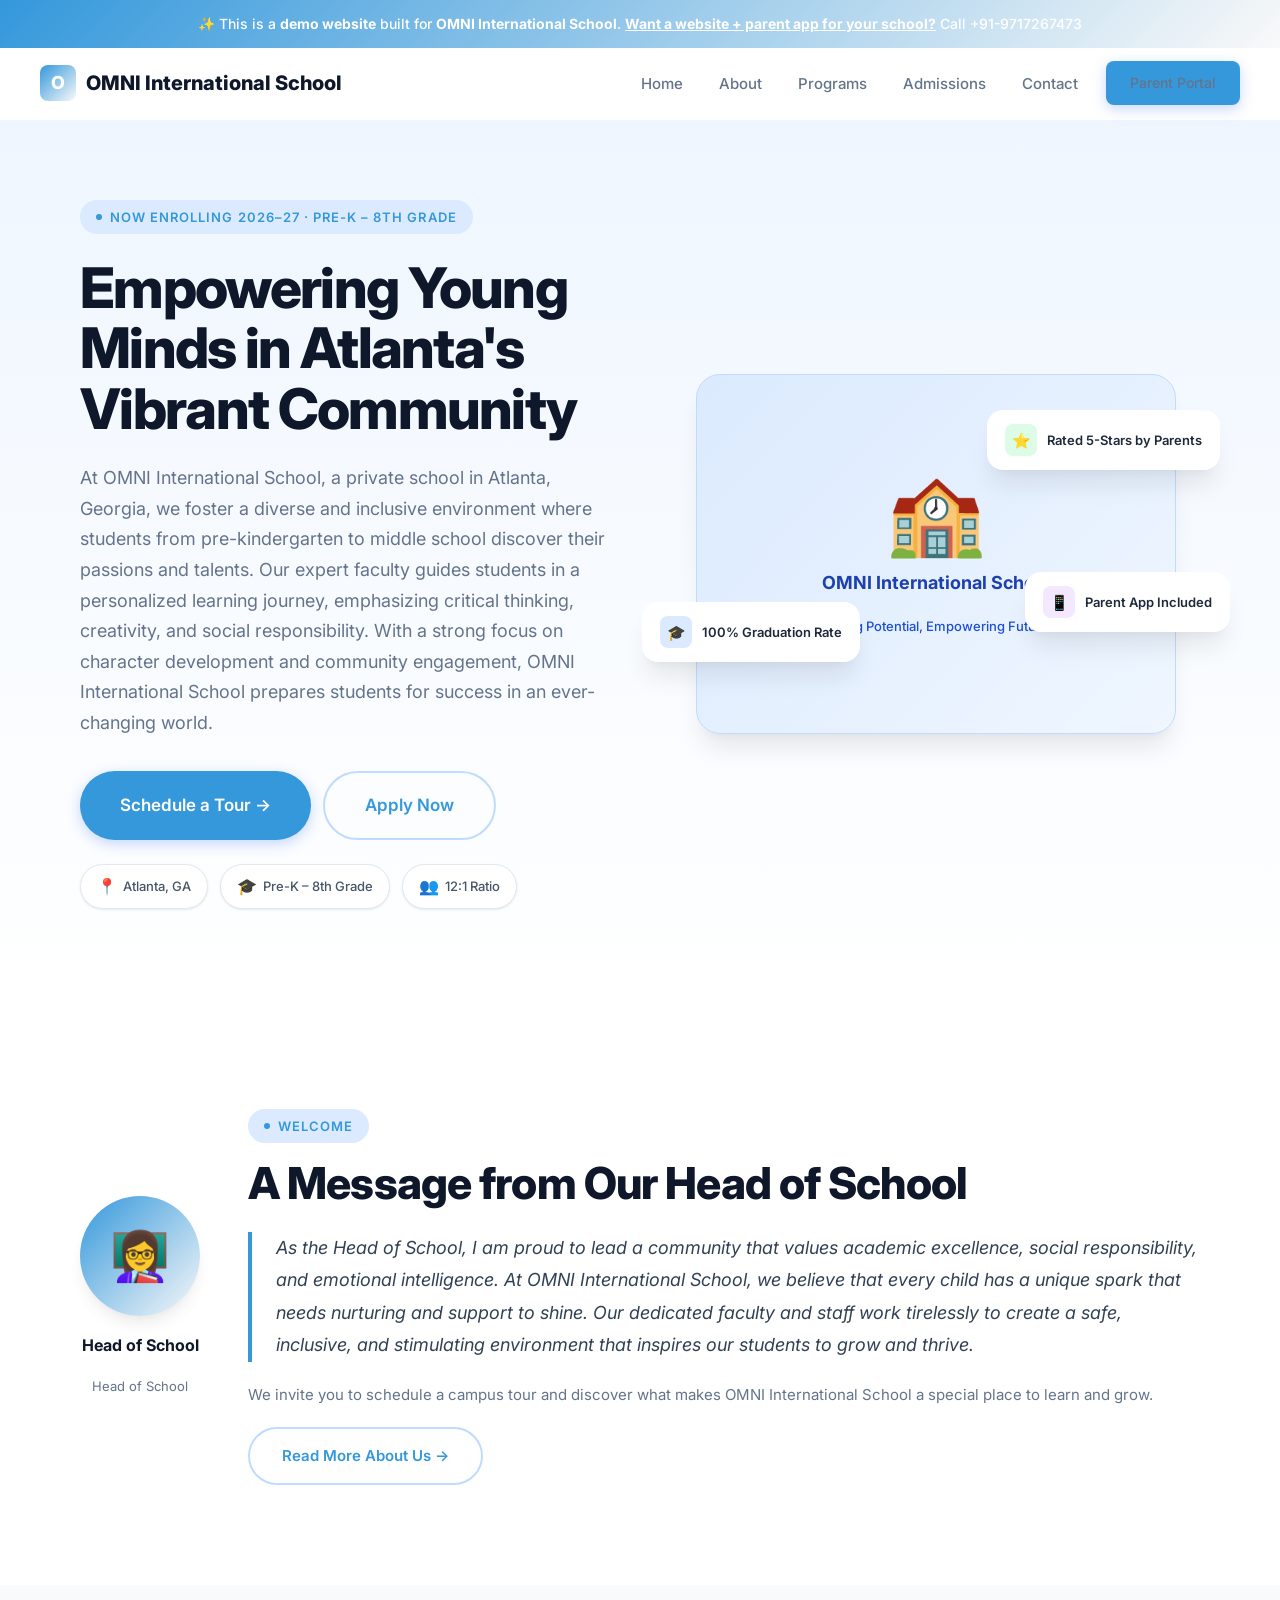
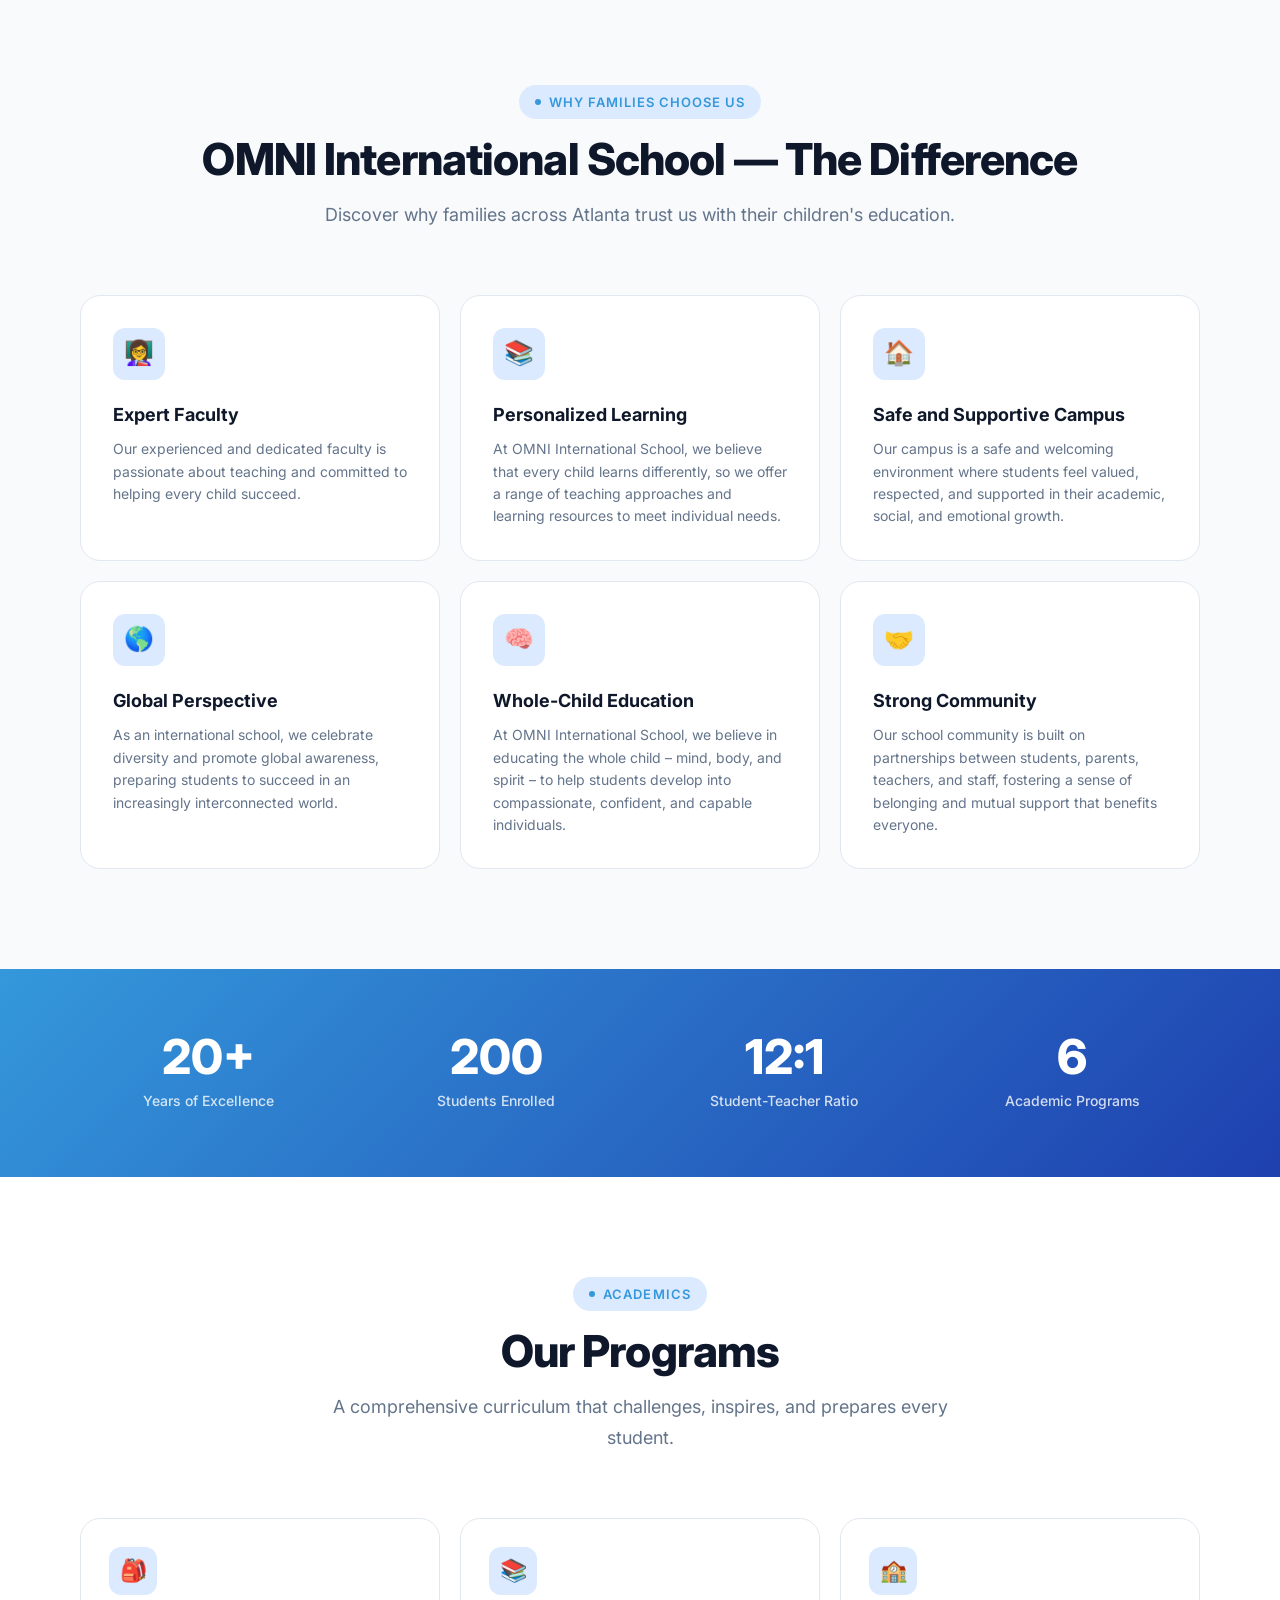
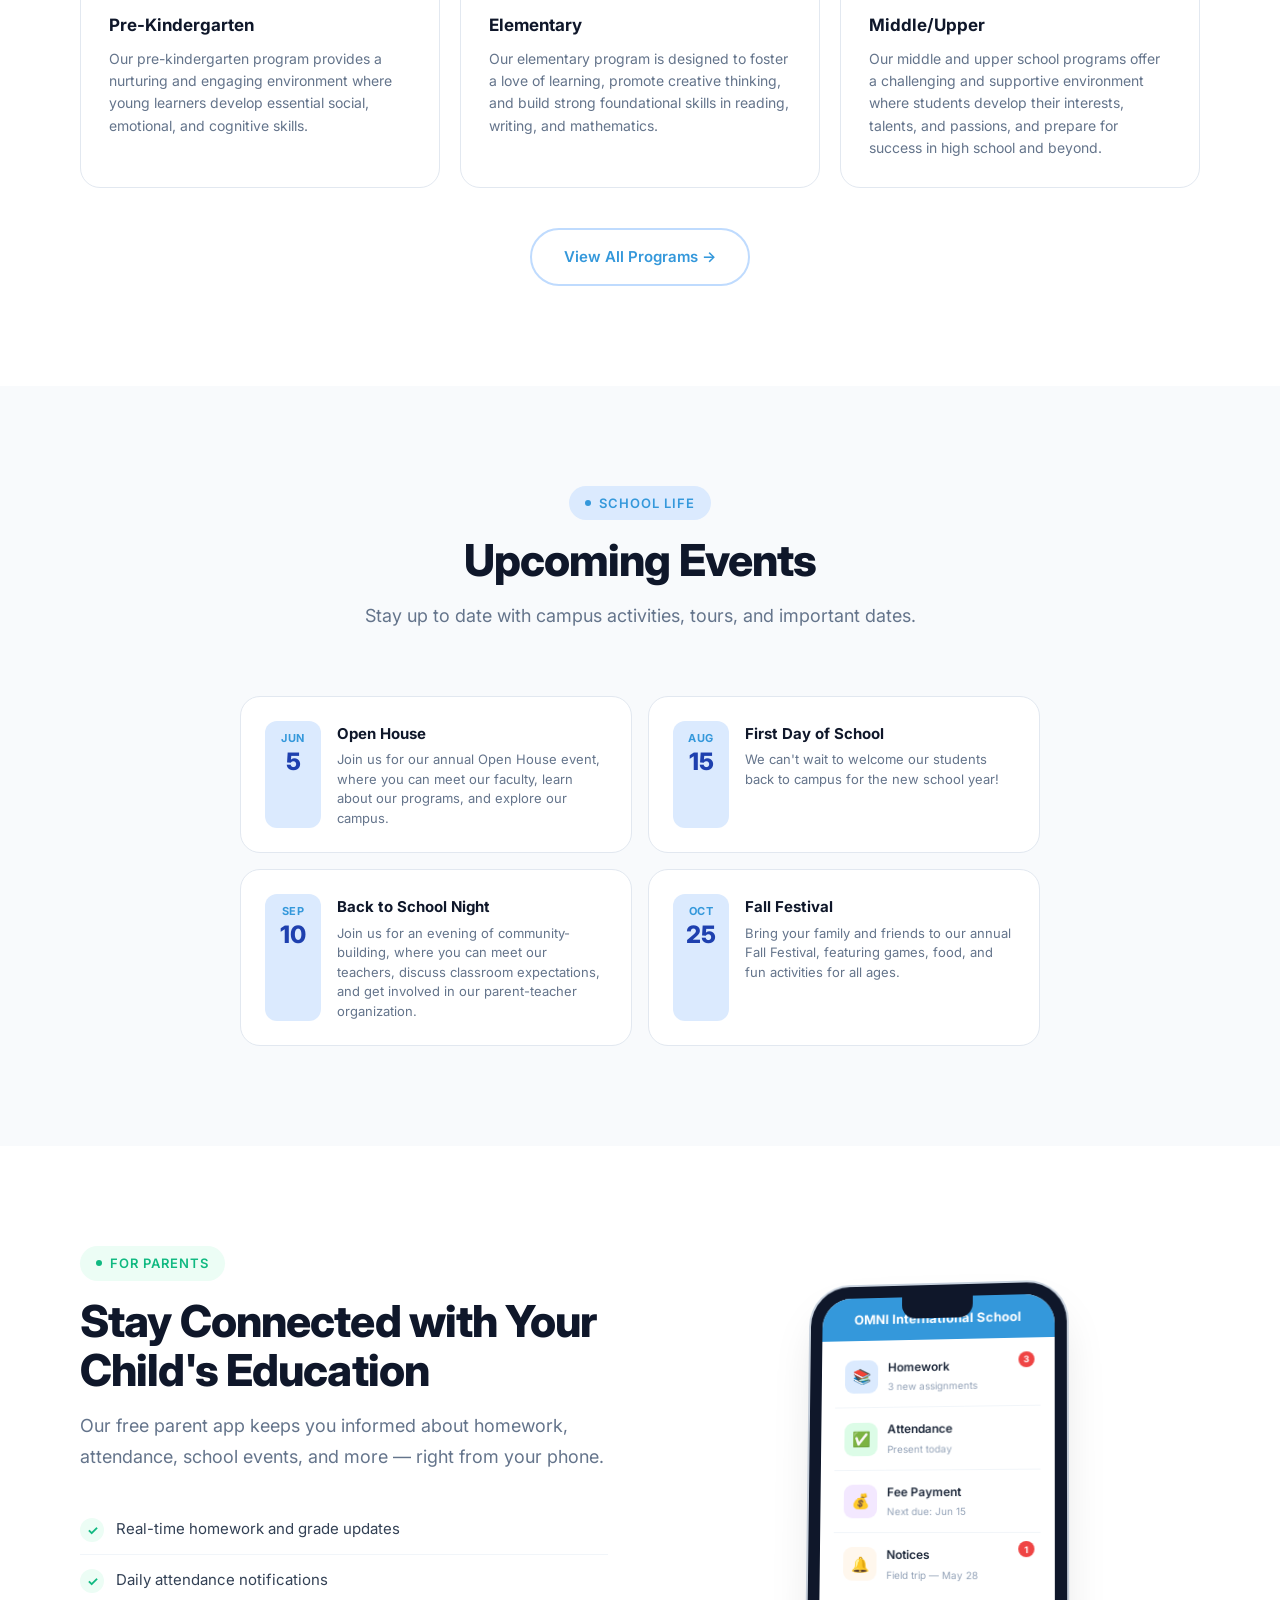
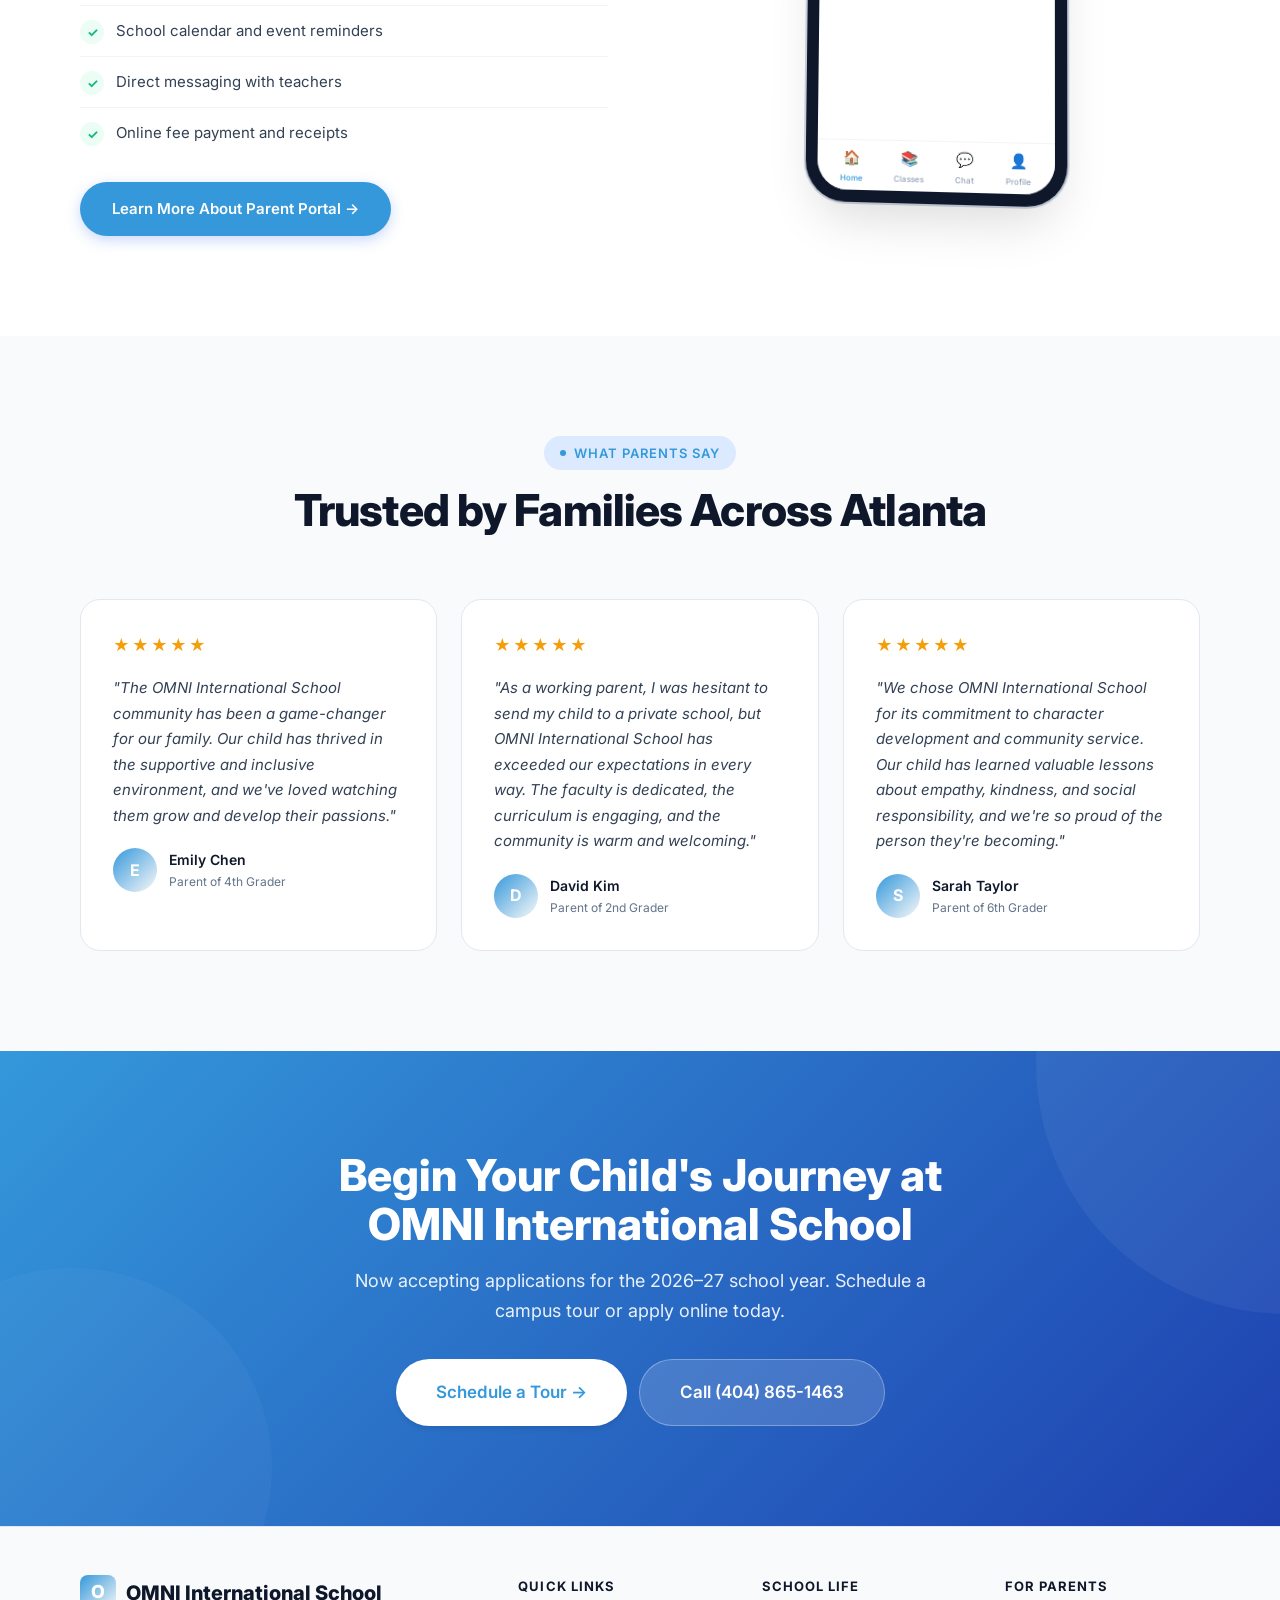
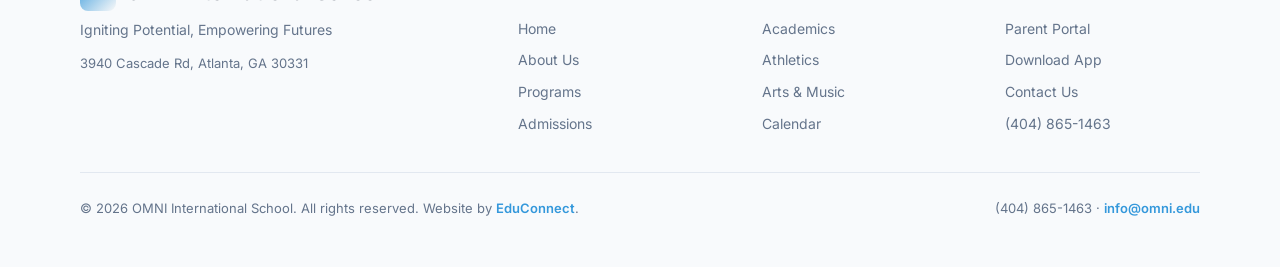
==== index.html @ db90e11e "Initial demo site for OMNI International School" ====
<!DOCTYPE html><html lang="en"><head>
  <meta charset="UTF-8"><meta name="viewport" content="width=device-width,initial-scale=1.0">
  <title>Home — OMNI International School</title>
  <meta name="description" content="Home — OMNI International School, a premier school in Atlanta, GA serving Pre-K – 8th Grade.">
  <meta property="og:title" content="Home — OMNI International School"><meta property="og:type" content="website">
  <link rel="preconnect" href="https://fonts.googleapis.com"><link rel="preconnect" href="https://fonts.gstatic.com" crossorigin>
  <link href="https://fonts.googleapis.com/css2?family=Inter:wght@400;500;600;700;800&display=swap" rel="stylesheet">
  <link rel="stylesheet" href="/styles.css"><script src="/main.js" defer></script>
</head><body><div class="demo-banner">
  ✨ This is a <strong>demo website</strong> built for <strong>OMNI International School</strong>.
  <a href="mailto:bhupender@myfirststepschool.com">Want a website + parent app for your school?</a> Call +91-9717267473
</div>
<nav class="navbar">
  <a href="/" class="logo"><span class="logo-icon">O</span>OMNI International School</a>
  <div class="nav-links">
    <a href="/">Home</a>
    <a href="/about.html">About</a>
    <a href="/programs.html">Programs</a>
    <a href="/admissions.html">Admissions</a>
    <a href="/contact.html">Contact</a>
    <a href="/parents.html" class="btn btn-primary" style="padding:10px 24px;font-size:14px">Parent Portal</a>
  </div>
  <button class="hamburger" aria-label="Toggle menu"><span></span><span></span><span></span></button>
</nav><main>
<section class="hero"><div class="container"><div class="hero-inner">
  <div class="hero-content">
    <div class="badge animate-on-scroll mb-6">Now Enrolling 2026–27 · Pre-K – 8th Grade</div>
    <h1 class="heading-xl animate-on-scroll mb-6">Empowering Young Minds in Atlanta's Vibrant Community</h1>
    <p class="text-lg text-muted animate-on-scroll mb-8">At OMNI International School, a private school in Atlanta, Georgia, we foster a diverse and inclusive environment where students from pre-kindergarten to middle school discover their passions and talents. Our expert faculty guides students in a personalized learning journey, emphasizing critical thinking, creativity, and social responsibility. With a strong focus on character development and community engagement, OMNI International School prepares students for success in an ever-changing world.</p>
    <div class="hero-actions animate-on-scroll">
      <a href="/admissions.html" class="btn btn-primary btn-lg">Schedule a Tour →</a>
      <a href="/admissions.html" class="btn btn-outline btn-lg">Apply Now</a>
    </div>
    <div class="hero-info-cards animate-on-scroll" style="margin-top:24px">
      <div class="info-chip"><span class="ic-icon">📍</span> Atlanta, GA</div>
      <div class="info-chip"><span class="ic-icon">🎓</span> Pre-K – 8th Grade</div>
      <div class="info-chip"><span class="ic-icon">👥</span> 12:1 Ratio</div>
    </div>
  </div>
  <div class="hero-visual animate-on-scroll">
    <div class="school-illustration"><div class="school-illustration-inner">
      <div class="school-building">🏫</div><h3>OMNI International School</h3><p>Igniting Potential, Empowering Futures</p>
    </div></div>
    <div class="float-card card-1"><div class="fc-icon green">⭐</div>Rated 5-Stars by Parents</div>
    <div class="float-card card-2"><div class="fc-icon blue">🎓</div>100% Graduation Rate</div>
    <div class="float-card card-3"><div class="fc-icon purple">📱</div>Parent App Included</div>
  </div>
</div></div></section>

<section class="welcome-section section-padding"><div class="container"><div class="welcome-grid">
  <div class="principal-card animate-on-scroll">
    <div class="principal-avatar">👩‍🏫</div>
    <div class="principal-name">Head of School</div><div class="principal-title">Head of School</div>
  </div>
  <div class="welcome-text animate-on-scroll">
    <div class="badge mb-4">Welcome</div>
    <h2 class="heading-lg mb-6">A Message from Our Head of School</h2>
    <blockquote>As the Head of School, I am proud to lead a community that values academic excellence, social responsibility, and emotional intelligence. At OMNI International School, we believe that every child has a unique spark that needs nurturing and support to shine. Our dedicated faculty and staff work tirelessly to create a safe, inclusive, and stimulating environment that inspires our students to grow and thrive.</blockquote>
    <p>We invite you to schedule a campus tour and discover what makes OMNI International School a special place to learn and grow.</p>
    <a href="/about.html" class="btn btn-outline" style="margin-top:20px">Read More About Us →</a>
  </div>
</div></div></section>

<section class="features-section section-padding"><div class="container">
  <div class="text-center mb-16">
    <div class="badge animate-on-scroll mb-4">Why Families Choose Us</div>
    <h2 class="heading-lg animate-on-scroll mb-4">OMNI International School — The Difference</h2>
    <p class="text-lg text-muted max-w-lg mx-auto animate-on-scroll">Discover why families across Atlanta trust us with their children's education.</p>
  </div>
  <div class="features-grid">
      <div class="feature-card animate-on-scroll stagger-1">
        <div class="feature-icon">👩‍🏫</div><h3>Expert Faculty</h3><p>Our experienced and dedicated faculty is passionate about teaching and committed to helping every child succeed.</p>
      </div>
      <div class="feature-card animate-on-scroll stagger-2">
        <div class="feature-icon">📚</div><h3>Personalized Learning</h3><p>At OMNI International School, we believe that every child learns differently, so we offer a range of teaching approaches and learning resources to meet individual needs.</p>
      </div>
      <div class="feature-card animate-on-scroll stagger-3">
        <div class="feature-icon">🏠</div><h3>Safe and Supportive Campus</h3><p>Our campus is a safe and welcoming environment where students feel valued, respected, and supported in their academic, social, and emotional growth.</p>
      </div>
      <div class="feature-card animate-on-scroll stagger-4">
        <div class="feature-icon">🌎</div><h3>Global Perspective</h3><p>As an international school, we celebrate diversity and promote global awareness, preparing students to succeed in an increasingly interconnected world.</p>
      </div>
      <div class="feature-card animate-on-scroll stagger-5">
        <div class="feature-icon">🧠</div><h3>Whole-Child Education</h3><p>At OMNI International School, we believe in educating the whole child – mind, body, and spirit – to help students develop into compassionate, confident, and capable individuals.</p>
      </div>
      <div class="feature-card animate-on-scroll stagger-6">
        <div class="feature-icon">🤝</div><h3>Strong Community</h3><p>Our school community is built on partnerships between students, parents, teachers, and staff, fostering a sense of belonging and mutual support that benefits everyone.</p>
      </div></div>
</div></section>

<section class="stats-section"><div class="container"><div class="stats-grid">
  <div class="animate-on-scroll stagger-1"><div class="stat-value" data-count="20" data-suffix="+">0+</div><div class="stat-label">Years of Excellence</div></div>
  <div class="animate-on-scroll stagger-2"><div class="stat-value" data-count="200">0</div><div class="stat-label">Students Enrolled</div></div>
  <div class="animate-on-scroll stagger-3"><div class="stat-value">12:1</div><div class="stat-label">Student-Teacher Ratio</div></div>
  <div class="animate-on-scroll stagger-4"><div class="stat-value" data-count="6">0</div><div class="stat-label">Academic Programs</div></div>
</div></div></section>

<section class="programs-section section-padding"><div class="container">
  <div class="text-center mb-16">
    <div class="badge animate-on-scroll mb-4">Academics</div>
    <h2 class="heading-lg animate-on-scroll mb-4">Our Programs</h2>
    <p class="text-lg text-muted max-w-lg mx-auto animate-on-scroll">A comprehensive curriculum that challenges, inspires, and prepares every student.</p>
  </div>
  <div class="programs-grid">
      <div class="program-card animate-on-scroll stagger-1">
        <div class="program-icon">🎒</div><h3>Pre-Kindergarten</h3><p>Our pre-kindergarten program provides a nurturing and engaging environment where young learners develop essential social, emotional, and cognitive skills.</p>
      </div>
      <div class="program-card animate-on-scroll stagger-2">
        <div class="program-icon">📚</div><h3>Elementary</h3><p>Our elementary program is designed to foster a love of learning, promote creative thinking, and build strong foundational skills in reading, writing, and mathematics.</p>
      </div>
      <div class="program-card animate-on-scroll stagger-3">
        <div class="program-icon">🏫</div><h3>Middle/Upper</h3><p>Our middle and upper school programs offer a challenging and supportive environment where students develop their interests, talents, and passions, and prepare for success in high school and beyond.</p>
      </div></div>
  <div class="text-center animate-on-scroll" style="margin-top:40px"><a href="/programs.html" class="btn btn-outline">View All Programs →</a></div>
</div></section>

<section class="events-section section-padding"><div class="container">
  <div class="text-center mb-16">
    <div class="badge animate-on-scroll mb-4">School Life</div>
    <h2 class="heading-lg animate-on-scroll mb-4">Upcoming Events</h2>
    <p class="text-lg text-muted max-w-lg mx-auto animate-on-scroll">Stay up to date with campus activities, tours, and important dates.</p>
  </div>
  <div class="events-grid"><div class="event-card animate-on-scroll stagger-1">
        <div class="event-date"><div class="month">Jun</div><div class="day">5</div></div>
        <div class="event-info"><h4>Open House</h4><p>Join us for our annual Open House event, where you can meet our faculty, learn about our programs, and explore our campus.</p></div>
      </div><div class="event-card animate-on-scroll stagger-2">
        <div class="event-date"><div class="month">Aug</div><div class="day">15</div></div>
        <div class="event-info"><h4>First Day of School</h4><p>We can't wait to welcome our students back to campus for the new school year!</p></div>
      </div><div class="event-card animate-on-scroll stagger-3">
        <div class="event-date"><div class="month">Sep</div><div class="day">10</div></div>
        <div class="event-info"><h4>Back to School Night</h4><p>Join us for an evening of community-building, where you can meet our teachers, discuss classroom expectations, and get involved in our parent-teacher organization.</p></div>
      </div><div class="event-card animate-on-scroll stagger-4">
        <div class="event-date"><div class="month">Oct</div><div class="day">25</div></div>
        <div class="event-info"><h4>Fall Festival</h4><p>Bring your family and friends to our annual Fall Festival, featuring games, food, and fun activities for all ages.</p></div>
      </div></div>
</div></section>

<section class="portal-section section-padding"><div class="container"><div class="portal-grid">
  <div>
    <div class="badge accent animate-on-scroll mb-4">For Parents</div>
    <h2 class="heading-lg animate-on-scroll mb-4">Stay Connected with Your Child's Education</h2>
    <p class="text-lg text-muted animate-on-scroll mb-8">Our free parent app keeps you informed about homework, attendance, school events, and more — right from your phone.</p>
    <ul class="portal-features animate-on-scroll">
      <li><span class="pf-icon">✓</span>Real-time homework and grade updates</li>
      <li><span class="pf-icon">✓</span>Daily attendance notifications</li>
      <li><span class="pf-icon">✓</span>School calendar and event reminders</li>
      <li><span class="pf-icon">✓</span>Direct messaging with teachers</li>
      <li><span class="pf-icon">✓</span>Online fee payment and receipts</li>
    </ul>
    <a href="/parents.html" class="btn btn-primary animate-on-scroll" style="margin-top:24px">Learn More About Parent Portal →</a>
  </div>
  <div class="animate-on-scroll" style="display:flex;justify-content:center">
    <div class="phone-mockup"><div class="phone-screen">
      <div class="phone-status-bar">OMNI International School</div>
      <div class="phone-screen-content">
        <div class="phone-nav-item"><div class="phone-nav-icon blue">📚</div><div><div class="phone-nav-label">Homework</div><div class="phone-nav-sub">3 new assignments</div></div><div class="phone-badge">3</div></div>
        <div class="phone-nav-item"><div class="phone-nav-icon green">✅</div><div><div class="phone-nav-label">Attendance</div><div class="phone-nav-sub">Present today</div></div></div>
        <div class="phone-nav-item"><div class="phone-nav-icon purple">💰</div><div><div class="phone-nav-label">Fee Payment</div><div class="phone-nav-sub">Next due: Jun 15</div></div></div>
        <div class="phone-nav-item"><div class="phone-nav-icon orange">🔔</div><div><div class="phone-nav-label">Notices</div><div class="phone-nav-sub">Field trip — May 28</div></div><div class="phone-badge">1</div></div>
      </div>
      <div class="phone-bottom-bar">
        <div class="phone-tab active"><div style="font-size:14px">🏠</div>Home</div>
        <div class="phone-tab"><div style="font-size:14px">📚</div>Classes</div>
        <div class="phone-tab"><div style="font-size:14px">💬</div>Chat</div>
        <div class="phone-tab"><div style="font-size:14px">👤</div>Profile</div>
      </div>
    </div></div>
  </div>
</div></div></section>

<section class="testimonials-section section-padding"><div class="container">
  <div class="text-center mb-16">
    <div class="badge animate-on-scroll mb-4">What Parents Say</div>
    <h2 class="heading-lg animate-on-scroll mb-4">Trusted by Families Across Atlanta</h2>
  </div>
  <div class="testimonials-grid">
      <div class="testimonial-card animate-on-scroll stagger-1">
        <div class="stars"><span class="star">★</span><span class="star">★</span><span class="star">★</span><span class="star">★</span><span class="star">★</span></div>
        <p class="testimonial-text">"The OMNI International School community has been a game-changer for our family. Our child has thrived in the supportive and inclusive environment, and we've loved watching them grow and develop their passions."</p>
        <div class="testimonial-author"><div class="author-avatar">E</div>
        <div class="author-info"><div class="author-name">Emily Chen</div><div class="author-role">Parent of 4th Grader</div></div></div>
      </div>
      <div class="testimonial-card animate-on-scroll stagger-2">
        <div class="stars"><span class="star">★</span><span class="star">★</span><span class="star">★</span><span class="star">★</span><span class="star">★</span></div>
        <p class="testimonial-text">"As a working parent, I was hesitant to send my child to a private school, but OMNI International School has exceeded our expectations in every way. The faculty is dedicated, the curriculum is engaging, and the community is warm and welcoming."</p>
        <div class="testimonial-author"><div class="author-avatar">D</div>
        <div class="author-info"><div class="author-name">David Kim</div><div class="author-role">Parent of 2nd Grader</div></div></div>
      </div>
      <div class="testimonial-card animate-on-scroll stagger-3">
        <div class="stars"><span class="star">★</span><span class="star">★</span><span class="star">★</span><span class="star">★</span><span class="star">★</span></div>
        <p class="testimonial-text">"We chose OMNI International School for its commitment to character development and community service. Our child has learned valuable lessons about empathy, kindness, and social responsibility, and we're so proud of the person they're becoming."</p>
        <div class="testimonial-author"><div class="author-avatar">S</div>
        <div class="author-info"><div class="author-name">Sarah Taylor</div><div class="author-role">Parent of 6th Grader</div></div></div>
      </div></div>
</div></section>

<section class="cta-section"><div class="container"><div class="cta-content animate-on-scroll">
  <h2>Begin Your Child's Journey at OMNI International School</h2>
  <p>Now accepting applications for the 2026–27 school year. Schedule a campus tour or apply online today.</p>
  <div class="cta-actions">
    <a href="/admissions.html" class="btn btn-white btn-lg">Schedule a Tour →</a>
    <a href="tel:(404) 865-1463" class="btn btn-lg" style="background:rgba(255,255,255,.15);color:white;border:1px solid rgba(255,255,255,.3)">Call (404) 865-1463</a>
  </div>
</div></div></section>
</main><footer class="footer">
  <div class="container">
    <div class="footer-grid">
      <div class="footer-brand">
        <div class="logo" style="margin-bottom:8px"><span class="logo-icon">O</span>OMNI International School</div>
        <p>Igniting Potential, Empowering Futures</p>
        <p style="margin-top:12px;font-size:13px">3940 Cascade Rd, Atlanta, GA 30331</p>
      </div>
      <div class="footer-col"><h4>Quick Links</h4><a href="/">Home</a><a href="/about.html">About Us</a><a href="/programs.html">Programs</a><a href="/admissions.html">Admissions</a></div>
      <div class="footer-col"><h4>School Life</h4><a href="/programs.html">Academics</a><a href="/programs.html">Athletics</a><a href="/programs.html">Arts &amp; Music</a><a href="/contact.html">Calendar</a></div>
      <div class="footer-col"><h4>For Parents</h4><a href="/parents.html">Parent Portal</a><a href="/parents.html">Download App</a><a href="/contact.html">Contact Us</a><a href="tel:(404) 865-1463">(404) 865-1463</a></div>
    </div>
    <div class="footer-bottom">
      <p>&copy; 2026 OMNI International School. All rights reserved. Website by <a href="mailto:bhupender@myfirststepschool.com">EduConnect</a>.</p>
      <p>(404) 865-1463 &middot; <a href="mailto:info@omni.edu">info@omni.edu</a></p>
    </div>
  </div>
</footer></body></html>
---- styles.css ----
/* ===== DESIGN SYSTEM — LIGHT PROFESSIONAL ===== */
:root{
  --primary:#3498db;--primary-50:#eff6ff;--primary-100:#dbeafe;--primary-200:#bfdbfe;
  --primary-500:#3498db;--primary-600:#1d4ed8;--primary-700:#1e40af;
  --secondary:#f9f9f9;--accent:#10b981;--accent-50:#ecfdf5;
  --white:#fff;--gray-50:#f8fafc;--gray-100:#f1f5f9;--gray-200:#e2e8f0;--gray-300:#cbd5e1;
  --gray-400:#94a3b8;--gray-500:#64748b;--gray-600:#475569;--gray-700:#334155;
  --gray-800:#1e293b;--gray-900:#0f172a;
  --bg:var(--white);--bg-alt:var(--gray-50);--text:var(--gray-700);
  --text-heading:var(--gray-900);--text-muted:var(--gray-500);--border:var(--gray-200);
  --shadow-sm:0 1px 3px rgba(0,0,0,.06),0 1px 2px rgba(0,0,0,.04);
  --shadow-md:0 4px 6px -1px rgba(0,0,0,.07),0 2px 4px -2px rgba(0,0,0,.05);
  --shadow-lg:0 10px 15px -3px rgba(0,0,0,.08),0 4px 6px -4px rgba(0,0,0,.04);
  --shadow-xl:0 20px 25px -5px rgba(0,0,0,.08),0 8px 10px -6px rgba(0,0,0,.04);
  --shadow-2xl:0 25px 50px -12px rgba(0,0,0,.15);
  --shadow-primary:0 4px 14px rgba(37,99,235,.25);
  --radius-sm:8px;--radius-md:12px;--radius-lg:16px;--radius-xl:20px;--radius-2xl:24px;--radius-full:9999px;
  --font:'Inter',-apple-system,BlinkMacSystemFont,'Segoe UI',sans-serif;
}
*,*::before,*::after{margin:0;padding:0;box-sizing:border-box}
html{scroll-behavior:smooth;-webkit-font-smoothing:antialiased}
body{font-family:var(--font);background:var(--bg);color:var(--text);line-height:1.7;overflow-x:hidden;font-size:16px}
a{color:inherit;text-decoration:none}img{max-width:100%;display:block}button{font-family:inherit;cursor:pointer}
.container{max-width:1200px;margin:0 auto;padding:0 24px}
@media(min-width:768px){.container{padding:0 40px}}
.section-padding{padding:80px 0}
@media(min-width:768px){.section-padding{padding:100px 0}}
.badge{display:inline-flex;align-items:center;gap:8px;padding:6px 16px;font-size:13px;font-weight:600;text-transform:uppercase;letter-spacing:.08em;border-radius:var(--radius-full);background:var(--primary-100);color:var(--primary)}
.badge::before{content:'';width:6px;height:6px;border-radius:50%;background:var(--primary);animation:pulse 2s infinite}
.badge.accent{background:var(--accent-50);color:var(--accent)}.badge.accent::before{background:var(--accent)}
.heading-xl{font-size:clamp(32px,5vw,56px);font-weight:800;line-height:1.08;letter-spacing:-.03em;color:var(--text-heading)}
.heading-lg{font-size:clamp(28px,4vw,44px);font-weight:800;line-height:1.12;letter-spacing:-.02em;color:var(--text-heading)}
.heading-md{font-size:clamp(22px,3vw,32px);font-weight:700;line-height:1.2;color:var(--text-heading)}
.heading-sm{font-size:20px;font-weight:700;line-height:1.3;color:var(--text-heading)}
.text-lg{font-size:18px;line-height:1.7;color:var(--text)}
.text-base{font-size:16px;line-height:1.7;color:var(--text)}
.text-sm{font-size:14px;line-height:1.6;color:var(--text-muted)}
.text-center{text-align:center}.text-muted{color:var(--text-muted)}
.gradient-text{background:linear-gradient(135deg,var(--primary),var(--secondary));-webkit-background-clip:text;-webkit-text-fill-color:transparent;background-clip:text}
.max-w-lg{max-width:640px}.mx-auto{margin-left:auto;margin-right:auto}
.mb-4{margin-bottom:16px}.mb-6{margin-bottom:24px}.mb-8{margin-bottom:32px}
.mb-12{margin-bottom:48px}.mb-16{margin-bottom:64px}
.btn{display:inline-flex;align-items:center;justify-content:center;gap:8px;padding:14px 32px;font-size:15px;font-weight:600;border-radius:var(--radius-full);border:none;cursor:pointer;transition:all .25s cubic-bezier(.4,0,.2,1);text-decoration:none;white-space:nowrap}
.btn-primary{background:var(--primary);color:var(--white);box-shadow:var(--shadow-primary)}
.btn-primary:hover{background:var(--primary-600);transform:translateY(-2px);box-shadow:0 8px 24px rgba(37,99,235,.3)}
.btn-lg{padding:18px 40px;font-size:17px}
.btn-outline{background:transparent;color:var(--primary);border:2px solid var(--primary-200)}
.btn-outline:hover{background:var(--primary-50);border-color:var(--primary);transform:translateY(-2px)}
.btn-white{background:var(--white);color:var(--primary);box-shadow:var(--shadow-md)}
.btn-white:hover{transform:translateY(-2px);box-shadow:var(--shadow-lg)}
.demo-banner{background:linear-gradient(135deg,var(--primary),var(--secondary));color:var(--white);text-align:center;padding:12px 24px;font-size:14px;font-weight:500;position:relative;z-index:200}
.demo-banner strong{font-weight:700}.demo-banner a{color:var(--white);text-decoration:underline;font-weight:700}
.navbar{position:sticky;top:0;z-index:100;display:flex;justify-content:space-between;align-items:center;padding:0 24px;height:72px;background:rgba(255,255,255,.92);backdrop-filter:blur(20px) saturate(180%);border-bottom:1px solid transparent;transition:all .3s ease}
@media(min-width:768px){.navbar{padding:0 40px}}
.navbar.scrolled{border-bottom-color:var(--border);box-shadow:var(--shadow-sm)}
.logo{display:flex;align-items:center;gap:10px;font-size:18px;font-weight:800;color:var(--text-heading)}
@media(min-width:768px){.logo{font-size:20px}}
.logo-icon{width:36px;height:36px;border-radius:var(--radius-sm);background:linear-gradient(135deg,var(--primary),var(--secondary));display:flex;align-items:center;justify-content:center;color:white;font-size:18px;font-weight:800}
.nav-links{display:flex;gap:4px;align-items:center}
.nav-links a{padding:8px 16px;font-size:15px;font-weight:500;color:var(--text-muted);border-radius:var(--radius-sm);transition:all .2s ease}
.nav-links a:hover{color:var(--text-heading);background:var(--gray-50)}
.nav-links .btn{margin-left:8px}
.hamburger{display:none;background:none;border:none;padding:8px;min-height:44px;min-width:44px;flex-direction:column;justify-content:center;align-items:center}
.hamburger span{display:block;width:22px;height:2px;background:var(--gray-700);margin:3px 0;transition:all .3s ease;border-radius:2px}
.hamburger.active span:nth-child(1){transform:rotate(45deg) translate(4px,4px)}
.hamburger.active span:nth-child(2){opacity:0}
.hamburger.active span:nth-child(3){transform:rotate(-45deg) translate(4px,-4px)}
@media(max-width:768px){.hamburger{display:flex}.nav-links{display:none;position:fixed;top:72px;left:0;right:0;bottom:0;background:var(--white);flex-direction:column;align-items:center;justify-content:center;gap:16px;z-index:200}.nav-links.open{display:flex}.nav-links a{font-size:18px;padding:12px 24px}}
.hero{position:relative;overflow:hidden;background:linear-gradient(180deg,var(--primary-50) 0%,var(--white) 100%)}
.hero-inner{display:grid;grid-template-columns:1fr;gap:48px;align-items:center;padding:60px 0 80px}
@media(min-width:1024px){.hero-inner{grid-template-columns:1fr 1fr;gap:64px;padding:80px 0 100px}}
.hero-content{max-width:560px}
@media(max-width:1023px){.hero-content{text-align:center;margin:0 auto}}
.hero-actions{display:flex;gap:12px;flex-wrap:wrap}
@media(max-width:1023px){.hero-actions{justify-content:center}}
.hero-visual{display:flex;justify-content:center;align-items:center;position:relative}
.school-illustration{position:relative;width:100%;max-width:480px;aspect-ratio:4/3;border-radius:var(--radius-2xl);overflow:hidden;background:linear-gradient(135deg,var(--primary-100),var(--primary-50));border:1px solid var(--primary-200);box-shadow:var(--shadow-xl)}
.school-illustration-inner{width:100%;height:100%;display:flex;flex-direction:column;align-items:center;justify-content:center;gap:16px;padding:32px}
.school-building{font-size:80px;line-height:1}
.school-illustration h3{font-size:18px;font-weight:700;color:var(--primary-700);text-align:center}
.school-illustration p{font-size:13px;color:var(--primary-600);text-align:center;font-weight:500}
.hero-info-cards{display:flex;gap:12px;flex-wrap:wrap;margin-top:20px}
@media(max-width:1023px){.hero-info-cards{justify-content:center}}
.info-chip{display:flex;align-items:center;gap:6px;padding:8px 16px;background:var(--white);border:1px solid var(--border);border-radius:var(--radius-full);font-size:13px;font-weight:500;color:var(--gray-600);box-shadow:var(--shadow-sm)}
.info-chip .ic-icon{font-size:16px}
.float-card{position:absolute;background:var(--white);border-radius:var(--radius-lg);box-shadow:var(--shadow-xl);padding:14px 18px;display:flex;align-items:center;gap:10px;font-size:13px;font-weight:600;color:var(--gray-800);animation:float-gentle 4s ease-in-out infinite;z-index:5;white-space:nowrap}
.float-card.card-1{top:10%;right:-20px;animation-delay:0s}
.float-card.card-2{bottom:20%;left:-30px;animation-delay:1.5s}
.float-card.card-3{top:55%;right:-30px;animation-delay:3s}
.float-card .fc-icon{width:32px;height:32px;border-radius:8px;display:flex;align-items:center;justify-content:center;font-size:15px}
.float-card .fc-icon.green{background:#dcfce7;color:#16a34a}
.float-card .fc-icon.blue{background:var(--primary-100);color:var(--primary)}
.float-card .fc-icon.purple{background:#f3e8ff;color:#9333ea}
.welcome-section{background:var(--white)}
.welcome-grid{display:grid;grid-template-columns:1fr;gap:40px;align-items:center}
@media(min-width:768px){.welcome-grid{grid-template-columns:auto 1fr;gap:48px}}
.principal-card{display:flex;flex-direction:column;align-items:center;text-align:center;gap:16px}
.principal-avatar{width:120px;height:120px;border-radius:50%;background:linear-gradient(135deg,var(--primary),var(--secondary));display:flex;align-items:center;justify-content:center;font-size:48px;color:white;box-shadow:var(--shadow-lg)}
.principal-name{font-size:16px;font-weight:700;color:var(--text-heading)}
.principal-title{font-size:13px;color:var(--text-muted)}
.welcome-text blockquote{font-size:18px;font-style:italic;color:var(--text);line-height:1.8;border-left:4px solid var(--primary);padding-left:24px;margin-bottom:20px}
.welcome-text p{font-size:15px;color:var(--text-muted);line-height:1.7}
.features-section{background:var(--bg-alt)}
.features-grid{display:grid;grid-template-columns:1fr;gap:20px}
@media(min-width:640px){.features-grid{grid-template-columns:repeat(2,1fr)}}
@media(min-width:1024px){.features-grid{grid-template-columns:repeat(3,1fr)}}
.feature-card{position:relative;padding:32px;border-radius:var(--radius-xl);background:var(--white);border:1px solid var(--border);transition:all .3s ease;overflow:hidden}
.feature-card:hover{transform:translateY(-4px);box-shadow:var(--shadow-lg);border-color:var(--primary-200)}
.feature-icon{width:52px;height:52px;border-radius:var(--radius-md);background:var(--primary-100);display:flex;align-items:center;justify-content:center;margin-bottom:20px;font-size:24px;transition:transform .3s ease}
.feature-card:hover .feature-icon{transform:scale(1.1)}
.feature-card h3{font-size:18px;font-weight:700;color:var(--text-heading);margin-bottom:8px}
.feature-card p{font-size:14px;color:var(--text-muted);line-height:1.6}
.programs-section{background:var(--white)}
.programs-grid{display:grid;grid-template-columns:1fr;gap:20px}
@media(min-width:640px){.programs-grid{grid-template-columns:repeat(2,1fr)}}
@media(min-width:1024px){.programs-grid{grid-template-columns:repeat(3,1fr)}}
.program-card{padding:28px;border-radius:var(--radius-xl);background:var(--white);border:1px solid var(--border);transition:all .3s ease;position:relative;overflow:hidden}
.program-card::before{content:'';position:absolute;top:0;left:0;right:0;height:3px;background:linear-gradient(90deg,var(--primary),var(--secondary));transform:scaleX(0);transform-origin:left;transition:transform .3s ease}
.program-card:hover{transform:translateY(-4px);box-shadow:var(--shadow-lg);border-color:var(--primary-200)}
.program-card:hover::before{transform:scaleX(1)}
.program-icon{width:48px;height:48px;border-radius:var(--radius-md);background:var(--primary-100);display:flex;align-items:center;justify-content:center;margin-bottom:16px;font-size:22px}
.program-card h3{font-size:17px;font-weight:700;color:var(--text-heading);margin-bottom:8px}
.program-card p{font-size:14px;color:var(--text-muted);line-height:1.6}
.stats-section{background:linear-gradient(135deg,var(--primary),var(--primary-700));color:var(--white);padding:64px 0}
.stats-grid{display:grid;grid-template-columns:repeat(2,1fr);gap:32px;text-align:center}
@media(min-width:768px){.stats-grid{grid-template-columns:repeat(4,1fr)}}
.stat-value{font-size:clamp(32px,4vw,48px);font-weight:800;line-height:1}
.stat-label{font-size:14px;opacity:.8;margin-top:8px;font-weight:500}
.events-section{background:var(--bg-alt)}
.events-grid{display:grid;grid-template-columns:1fr;gap:16px;max-width:800px;margin:0 auto}
@media(min-width:640px){.events-grid{grid-template-columns:repeat(2,1fr)}}
.event-card{display:flex;gap:16px;padding:24px;border-radius:var(--radius-xl);background:var(--white);border:1px solid var(--border);transition:all .3s ease}
.event-card:hover{box-shadow:var(--shadow-md);border-color:var(--primary-200)}
.event-date{min-width:56px;text-align:center;padding:8px;border-radius:var(--radius-md);background:var(--primary-100)}
.event-date .month{font-size:11px;font-weight:700;text-transform:uppercase;color:var(--primary);letter-spacing:.05em}
.event-date .day{font-size:24px;font-weight:800;color:var(--primary-700);line-height:1.2}
.event-info h4{font-size:15px;font-weight:700;color:var(--text-heading);margin-bottom:4px}
.event-info p{font-size:13px;color:var(--text-muted);line-height:1.5}
.portal-section{background:var(--white)}
.portal-grid{display:grid;grid-template-columns:1fr;gap:48px;align-items:center}
@media(min-width:1024px){.portal-grid{grid-template-columns:1fr 1fr;gap:64px}}
.phone-mockup{position:relative;width:260px;height:520px;background:var(--gray-900);border-radius:40px;padding:12px;box-shadow:var(--shadow-2xl),0 0 0 2px var(--gray-300);margin:0 auto;transform:perspective(1000px) rotateY(-6deg) rotateX(3deg)}
.phone-mockup::before{content:'';position:absolute;top:12px;left:50%;transform:translateX(-50%);width:72px;height:22px;background:var(--gray-900);border-radius:0 0 14px 14px;z-index:10}
.phone-screen{width:100%;height:100%;background:var(--white);border-radius:30px;overflow:hidden;position:relative}
.phone-screen-content{padding:50px 14px 14px;font-size:12px;color:var(--gray-700)}
.phone-status-bar{position:absolute;top:0;left:0;right:0;height:44px;background:var(--primary);display:flex;align-items:center;justify-content:center;color:white;font-weight:700;font-size:13px;border-radius:18px 18px 0 0}
.phone-nav-item{display:flex;align-items:center;gap:10px;padding:12px 10px;border-bottom:1px solid var(--gray-100);position:relative}
.phone-nav-item:last-child{border-bottom:none}
.phone-nav-icon{width:34px;height:34px;border-radius:9px;display:flex;align-items:center;justify-content:center;font-size:15px;flex-shrink:0}
.phone-nav-icon.blue{background:var(--primary-100);color:var(--primary)}
.phone-nav-icon.green{background:#dcfce7;color:#16a34a}
.phone-nav-icon.purple{background:#f3e8ff;color:#9333ea}
.phone-nav-icon.orange{background:#fff7ed;color:#ea580c}
.phone-nav-label{font-weight:600;font-size:12px;color:var(--gray-800)}
.phone-nav-sub{font-size:10px;color:var(--gray-400);margin-top:1px}
.phone-badge{position:absolute;top:8px;right:6px;min-width:16px;height:16px;border-radius:8px;background:#ef4444;color:white;font-size:9px;font-weight:700;display:flex;align-items:center;justify-content:center;padding:0 4px}
.phone-bottom-bar{position:absolute;bottom:0;left:0;right:0;height:50px;background:var(--white);border-top:1px solid var(--gray-100);display:flex;align-items:center;justify-content:space-around;padding:0 8px;border-radius:0 0 18px 18px}
.phone-tab{display:flex;flex-direction:column;align-items:center;gap:2px;font-size:8px;color:var(--gray-400);font-weight:500}
.phone-tab.active{color:var(--primary)}
.portal-features{list-style:none;padding:0}
.portal-features li{display:flex;align-items:flex-start;gap:12px;padding:12px 0;border-bottom:1px solid var(--gray-100);font-size:15px;color:var(--text)}
.portal-features li:last-child{border-bottom:none}
.portal-features .pf-icon{width:24px;height:24px;border-radius:50%;background:var(--accent-50);color:var(--accent);display:flex;align-items:center;justify-content:center;flex-shrink:0;margin-top:2px;font-size:13px;font-weight:700}
.testimonials-section{background:var(--bg-alt)}
.testimonials-grid{display:grid;grid-template-columns:1fr;gap:24px}
@media(min-width:768px){.testimonials-grid{grid-template-columns:repeat(3,1fr)}}
.testimonial-card{padding:32px;border-radius:var(--radius-xl);background:var(--white);border:1px solid var(--border);transition:all .3s ease}
.testimonial-card:hover{box-shadow:var(--shadow-lg);transform:translateY(-4px)}
.stars{display:flex;gap:2px;margin-bottom:16px}.star{color:#f59e0b;font-size:16px}
.testimonial-text{font-size:15px;color:var(--text);line-height:1.7;margin-bottom:20px;font-style:italic}
.testimonial-author{display:flex;align-items:center;gap:12px}
.author-avatar{width:44px;height:44px;border-radius:50%;background:linear-gradient(135deg,var(--primary),var(--secondary));display:flex;align-items:center;justify-content:center;font-weight:700;color:var(--white);font-size:16px;flex-shrink:0}
.author-info .author-name{font-weight:600;font-size:14px;color:var(--text-heading)}
.author-info .author-role{font-size:12px;color:var(--text-muted)}
.cta-section{background:linear-gradient(135deg,var(--primary),var(--primary-700));color:var(--white);text-align:center;position:relative;overflow:hidden;padding:80px 0}
@media(min-width:768px){.cta-section{padding:100px 0}}
.cta-section::before{content:'';position:absolute;top:-50%;right:-20%;width:500px;height:500px;border-radius:50%;background:rgba(255,255,255,.05)}
.cta-section::after{content:'';position:absolute;bottom:-30%;left:-10%;width:400px;height:400px;border-radius:50%;background:rgba(255,255,255,.03)}
.cta-content{position:relative;z-index:1;max-width:640px;margin:0 auto}
.cta-content h2{font-size:clamp(28px,4vw,44px);font-weight:800;margin-bottom:16px;line-height:1.12}
.cta-content p{font-size:18px;opacity:.9;margin-bottom:32px;line-height:1.7}
.cta-actions{display:flex;gap:12px;justify-content:center;flex-wrap:wrap}
.page-hero{padding:100px 0 60px;background:linear-gradient(180deg,var(--primary-50) 0%,var(--white) 100%);text-align:center;position:relative}
@media(min-width:768px){.page-hero{padding:120px 0 70px}}
.content-section{padding:64px 0}.content-section .container{max-width:800px}
.content-section p{font-size:16px;color:var(--text);line-height:1.9;margin-bottom:24px}
.content-section p:last-child{margin-bottom:0}
.contact-grid{display:grid;grid-template-columns:1fr;gap:32px}
@media(min-width:768px){.contact-grid{grid-template-columns:1fr 1fr;gap:40px}}
.contact-info-card{padding:32px;border-radius:var(--radius-xl);background:var(--white);border:1px solid var(--border)}
.contact-item{display:flex;align-items:flex-start;gap:14px;margin-bottom:24px}
.contact-item:last-child{margin-bottom:0}
.contact-icon{width:44px;height:44px;border-radius:var(--radius-md);background:var(--primary-100);display:flex;align-items:center;justify-content:center;flex-shrink:0;font-size:20px}
.contact-item h4{font-weight:600;color:var(--text-heading);margin-bottom:2px;font-size:14px}
.contact-item p{color:var(--text-muted);font-size:14px}
.contact-form{background:var(--white);border-radius:var(--radius-xl);border:1px solid var(--border);padding:32px}
.form-group{margin-bottom:16px}.form-group:last-of-type{margin-bottom:24px}
.form-label{display:block;font-size:13px;font-weight:600;color:var(--text-heading);margin-bottom:6px}
.form-input,.form-textarea{width:100%;padding:12px 16px;border:1px solid var(--border);border-radius:var(--radius-sm);font-family:var(--font);font-size:14px;color:var(--text-heading);background:var(--gray-50);transition:all .2s ease;outline:none}
.form-input:focus,.form-textarea:focus{border-color:var(--primary);box-shadow:0 0 0 3px var(--primary-100);background:var(--white)}
.form-textarea{resize:vertical;min-height:100px}
.admissions-steps{display:grid;grid-template-columns:1fr;gap:24px;max-width:700px;margin:0 auto}
.adm-step{display:flex;gap:20px;padding:24px;background:var(--white);border-radius:var(--radius-xl);border:1px solid var(--border)}
.adm-step-num{width:48px;height:48px;border-radius:50%;background:var(--primary);color:var(--white);display:flex;align-items:center;justify-content:center;font-weight:800;font-size:20px;flex-shrink:0}
.adm-step h4{font-weight:700;color:var(--text-heading);margin-bottom:4px}
.adm-step p{font-size:14px;color:var(--text-muted);line-height:1.6}
.footer{padding:48px 0;border-top:1px solid var(--border);background:var(--gray-50)}
.footer-grid{display:grid;grid-template-columns:1fr;gap:32px}
@media(min-width:768px){.footer-grid{grid-template-columns:2fr 1fr 1fr 1fr;gap:48px}}
.footer-brand p{font-size:14px;color:var(--text-muted);margin-top:8px;line-height:1.6;max-width:320px}
.footer-col h4{font-size:13px;font-weight:700;text-transform:uppercase;letter-spacing:.08em;color:var(--text-heading);margin-bottom:16px}
.footer-col a{display:block;font-size:14px;color:var(--text-muted);padding:4px 0;transition:color .2s ease}
.footer-col a:hover{color:var(--primary)}
.footer-bottom{border-top:1px solid var(--border);margin-top:32px;padding-top:24px;display:flex;justify-content:space-between;align-items:center;flex-wrap:wrap;gap:16px}
.footer-bottom p{font-size:13px;color:var(--text-muted)}
.footer-bottom a{color:var(--primary);font-weight:600}
@keyframes pulse{0%,100%{opacity:1;transform:scale(1)}50%{opacity:.5;transform:scale(1.3)}}
@keyframes float-gentle{0%,100%{transform:translateY(0)}50%{transform:translateY(-12px)}}
.animate-on-scroll{opacity:0;transform:translateY(24px);transition:opacity .6s ease,transform .6s ease}
.animate-on-scroll.visible{opacity:1;transform:translateY(0)}
.stagger-1{transition-delay:.1s}.stagger-2{transition-delay:.2s}.stagger-3{transition-delay:.3s}
.stagger-4{transition-delay:.4s}.stagger-5{transition-delay:.5s}.stagger-6{transition-delay:.6s}
@media(prefers-reduced-motion:reduce){*,*::before,*::after{animation-duration:.01ms!important;transition-duration:.01ms!important}.animate-on-scroll{opacity:1;transform:none}.float-card{animation:none}}
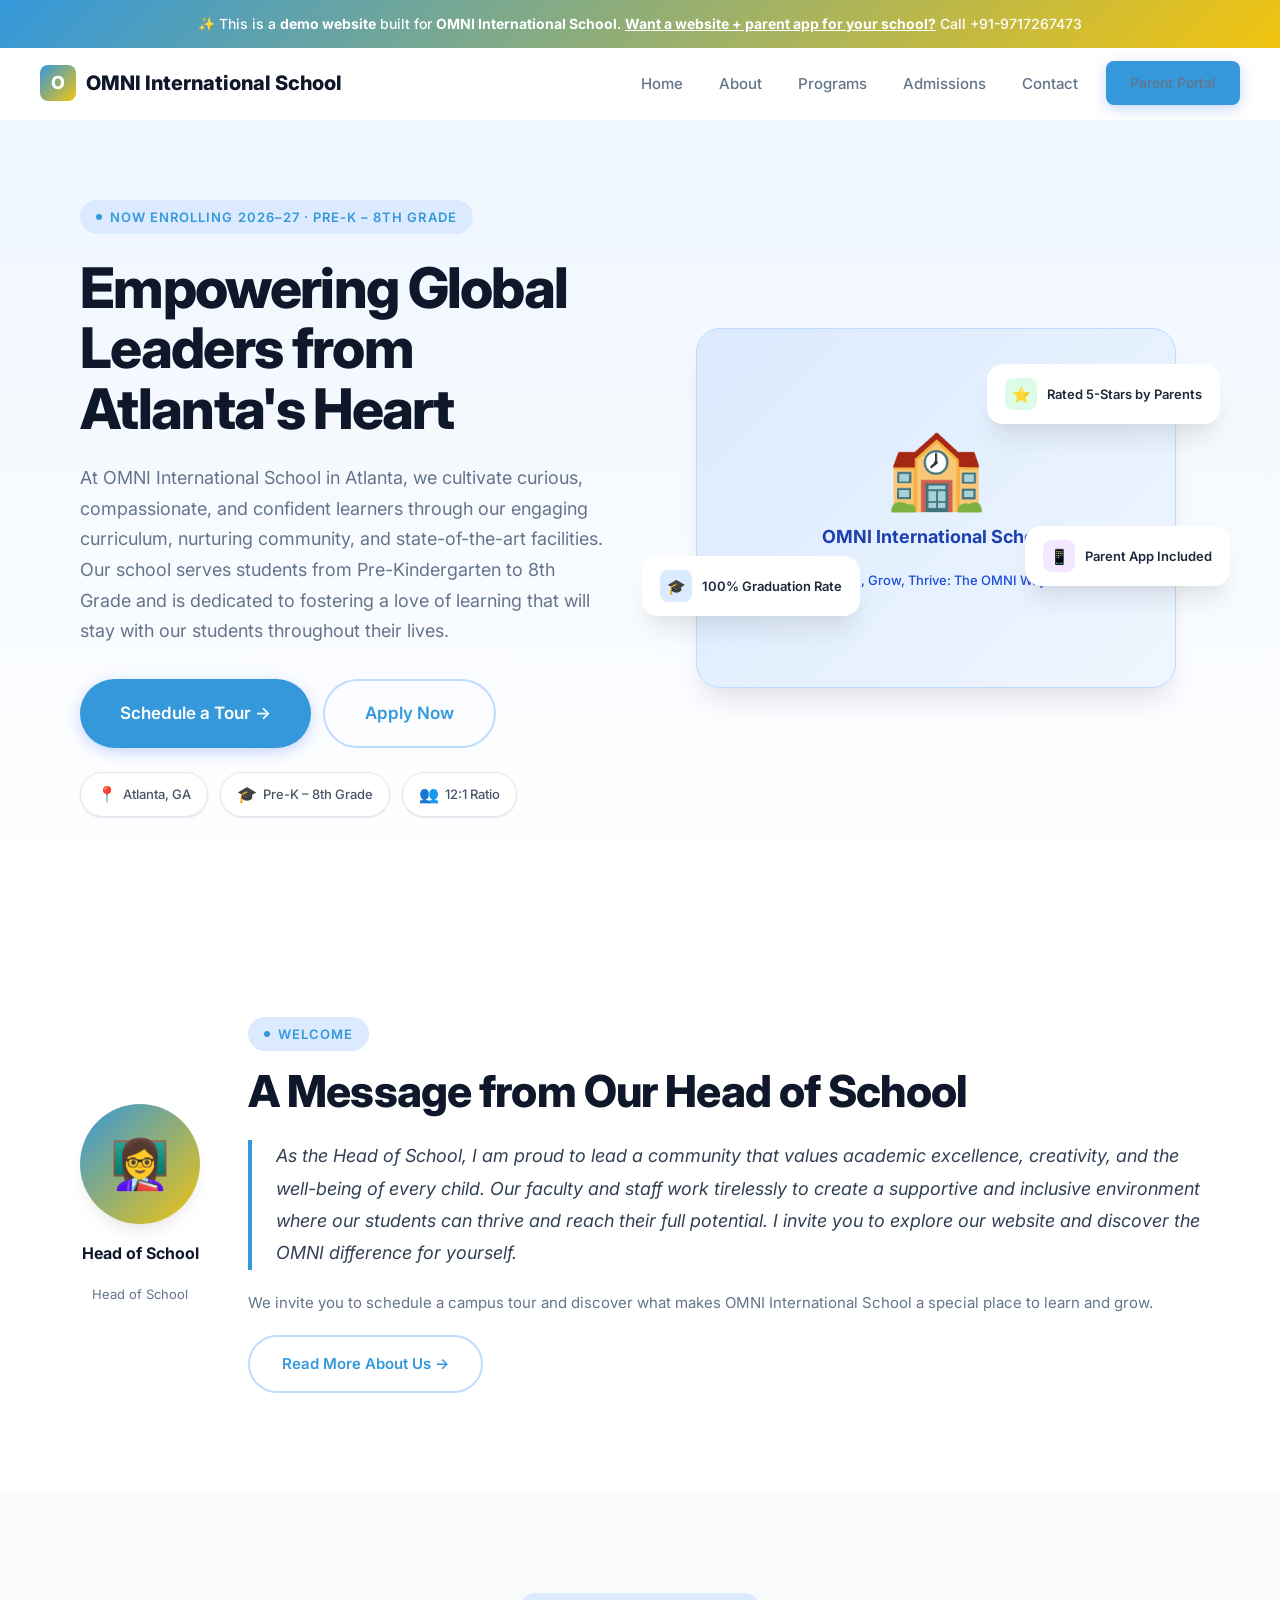
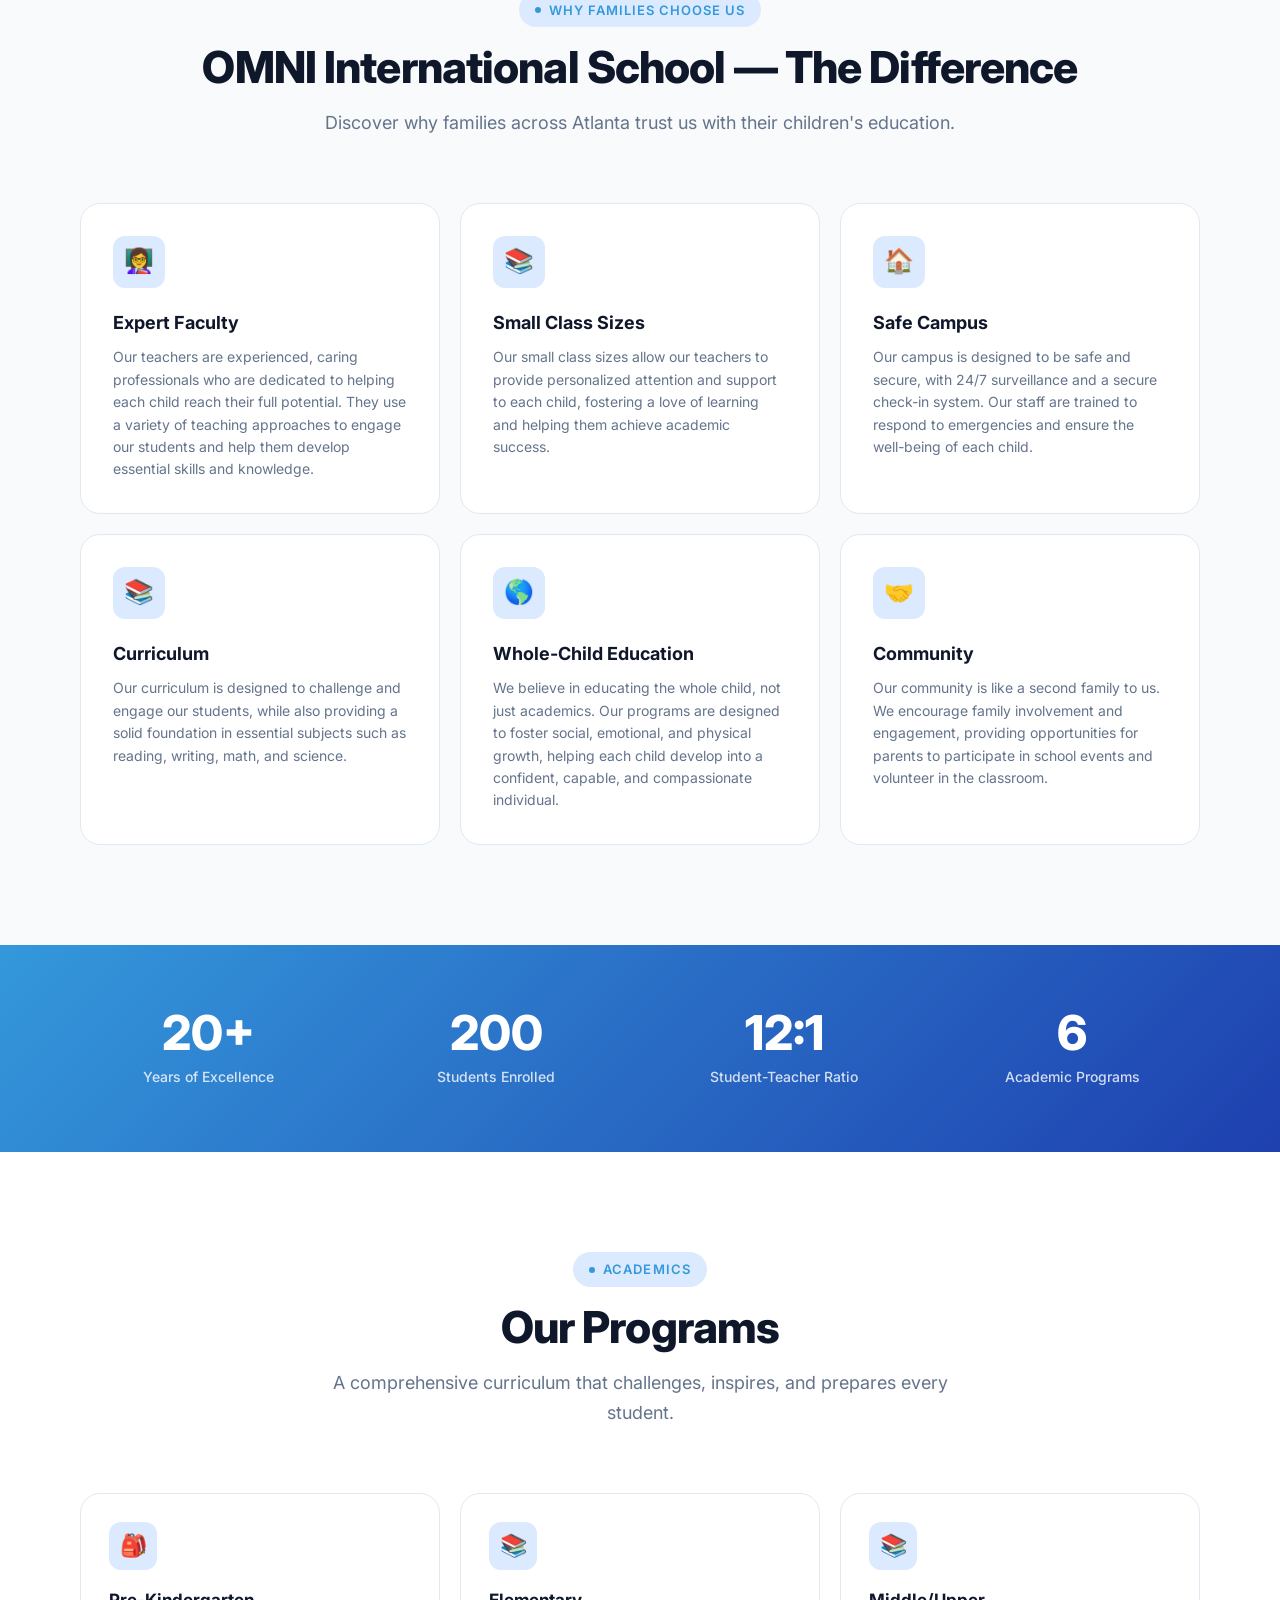
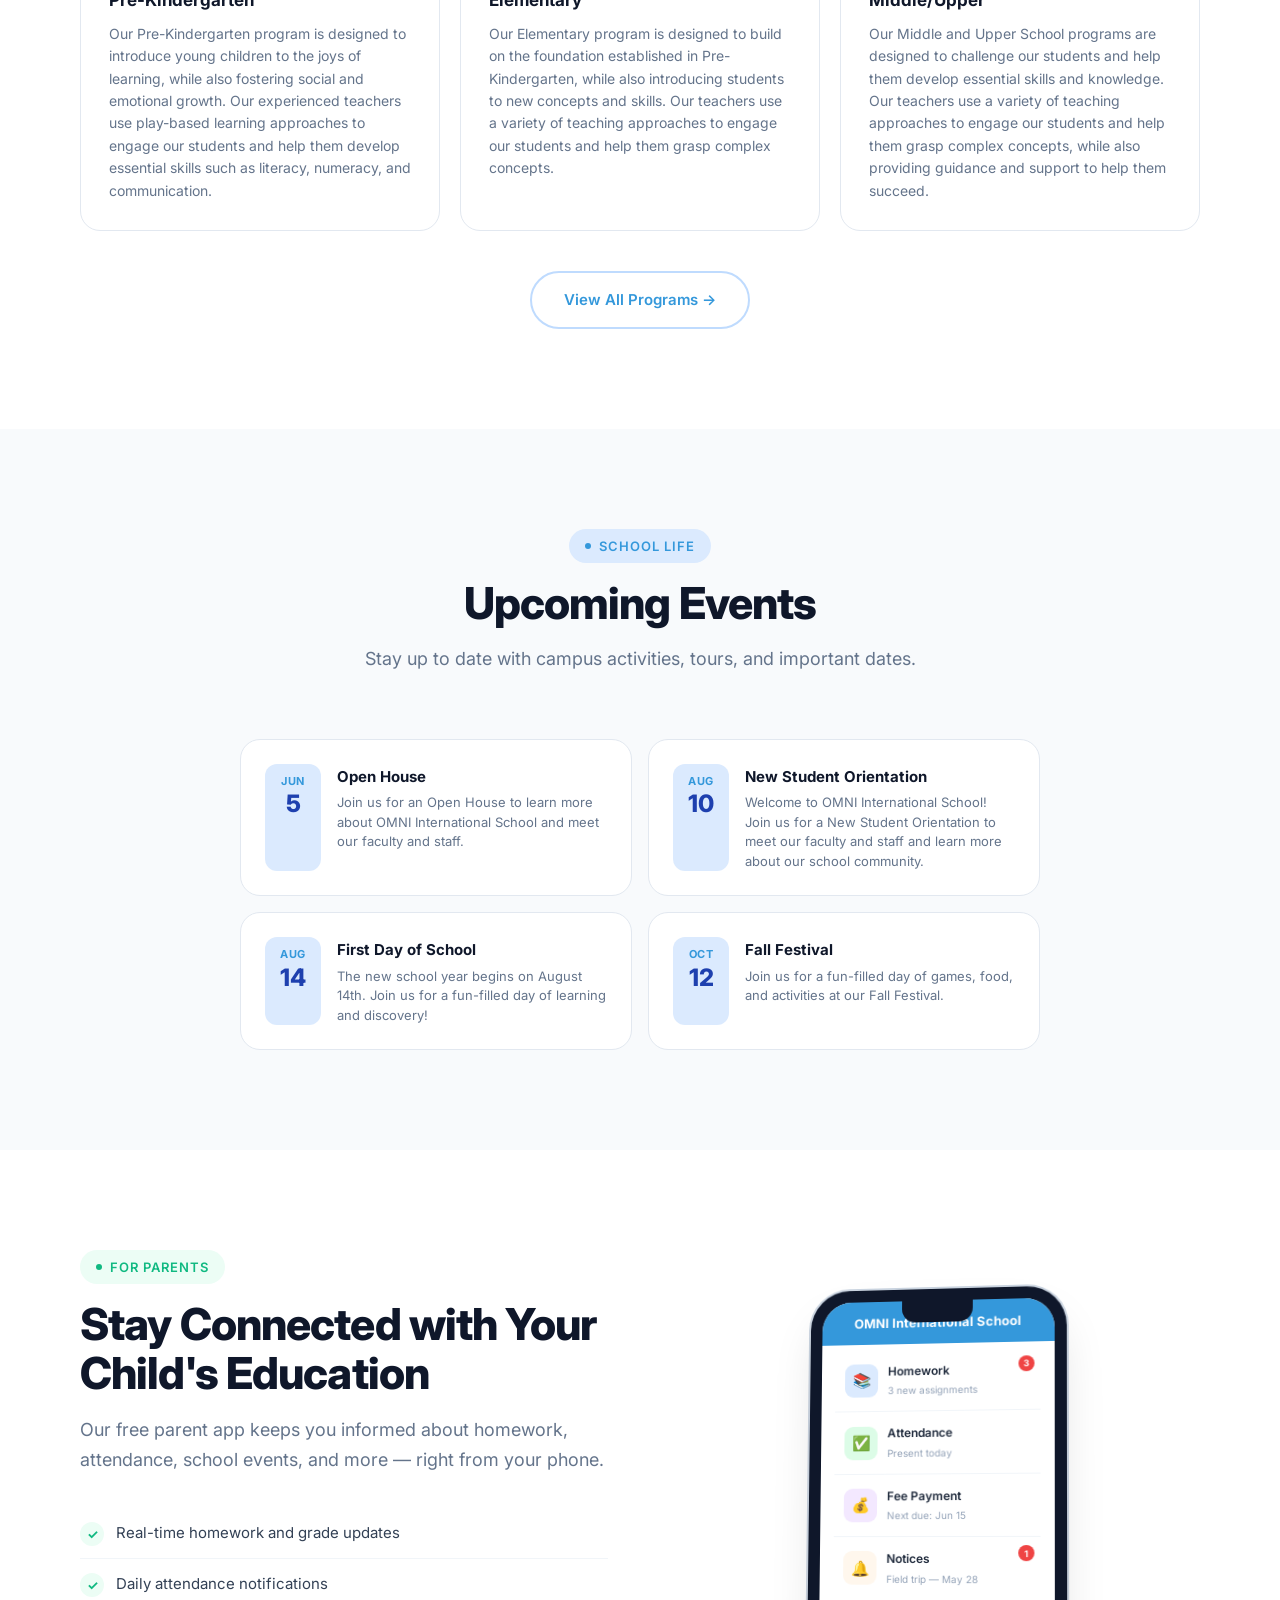
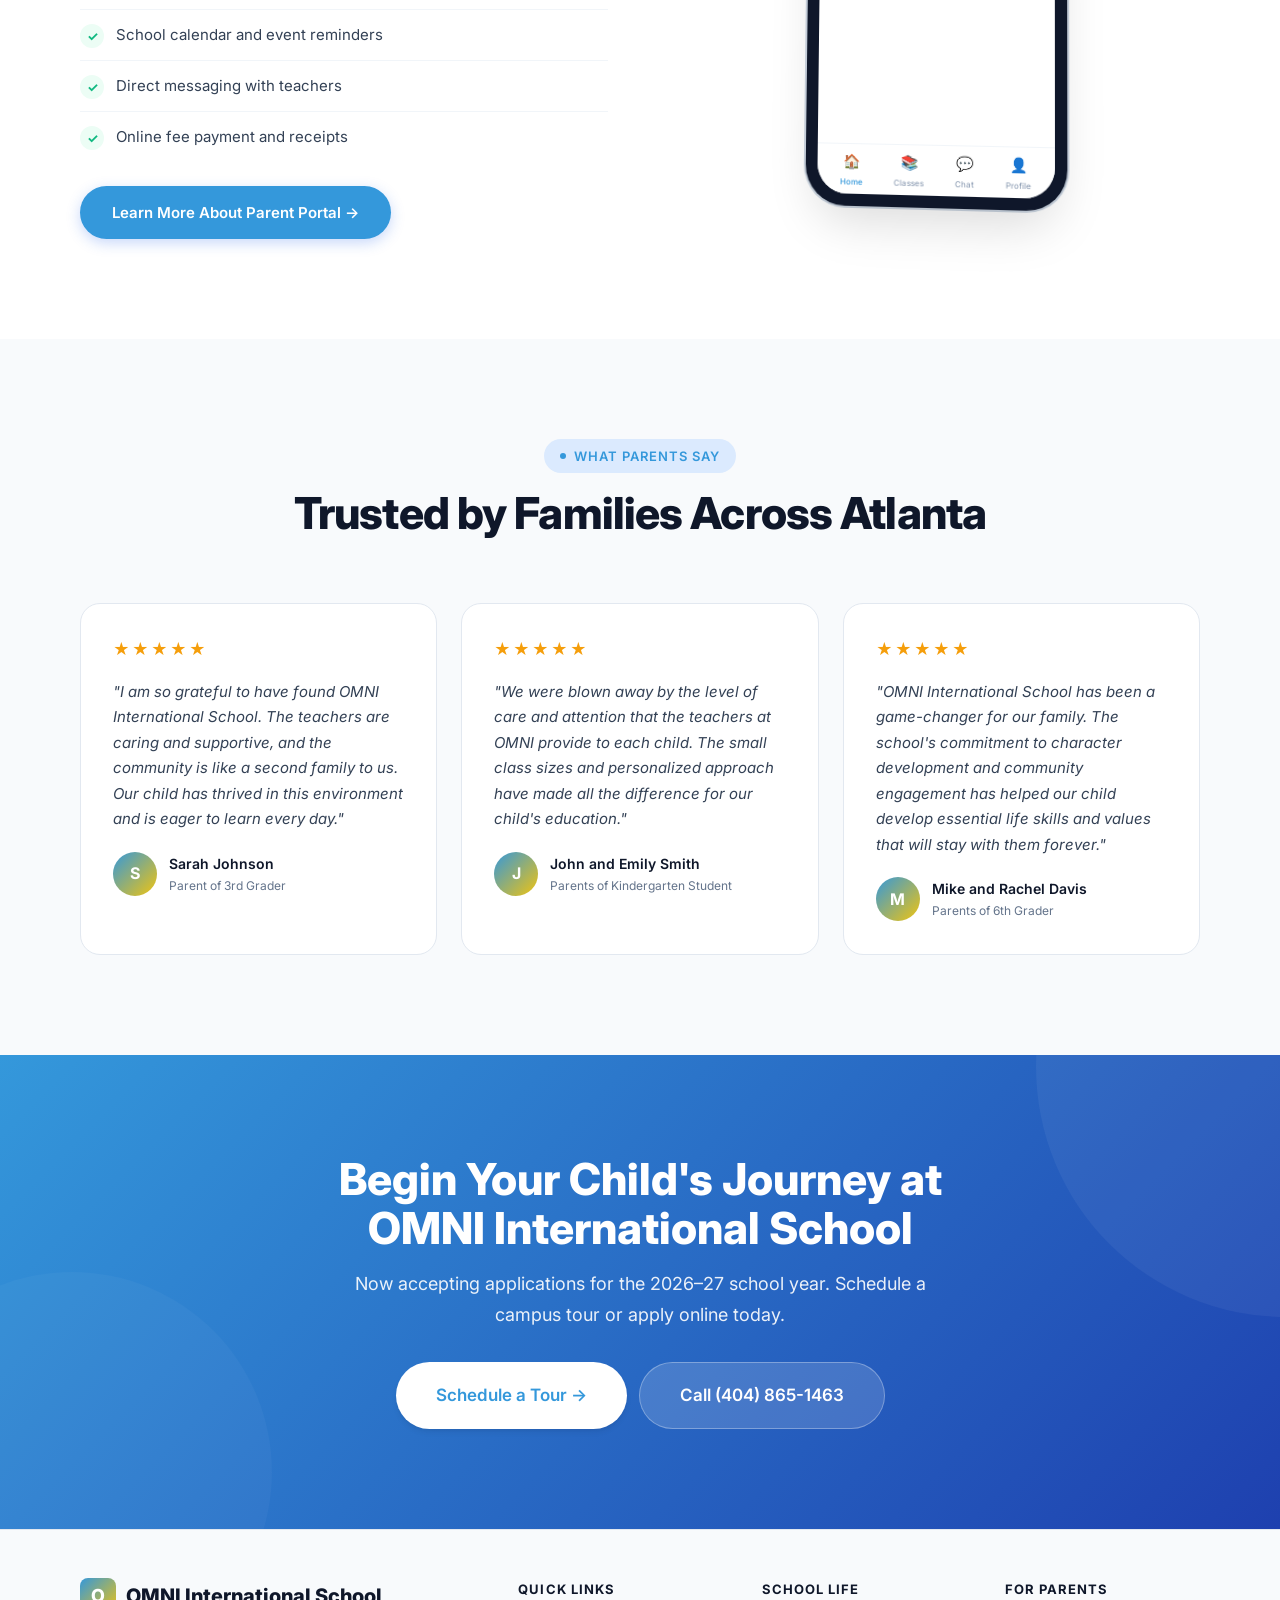
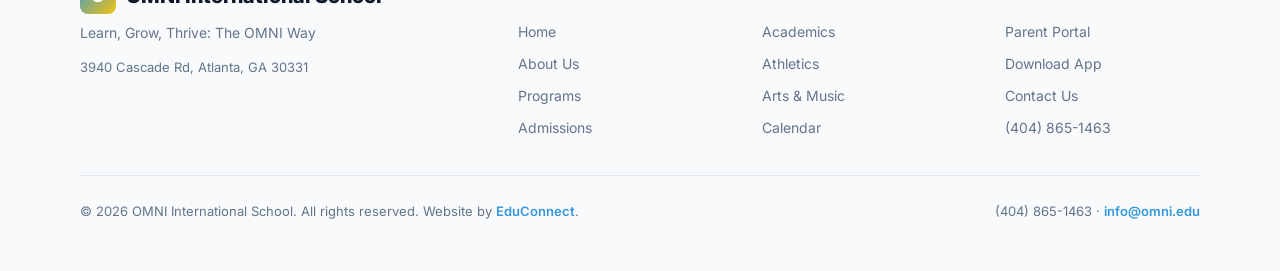
==== commit 753cb8bd: "Initial demo site for OMNI International School" ====
--- a/index.html
+++ b/index.html
@@ -25,8 +25,8 @@
 <section class="hero"><div class="container"><div class="hero-inner">
   <div class="hero-content">
     <div class="badge animate-on-scroll mb-6">Now Enrolling 2026–27 · Pre-K – 8th Grade</div>
-    <h1 class="heading-xl animate-on-scroll mb-6">Empowering Young Minds in Atlanta's Vibrant Community</h1>
-    <p class="text-lg text-muted animate-on-scroll mb-8">At OMNI International School, a private school in Atlanta, Georgia, we foster a diverse and inclusive environment where students from pre-kindergarten to middle school discover their passions and talents. Our expert faculty guides students in a personalized learning journey, emphasizing critical thinking, creativity, and social responsibility. With a strong focus on character development and community engagement, OMNI International School prepares students for success in an ever-changing world.</p>
+    <h1 class="heading-xl animate-on-scroll mb-6">Empowering Global Leaders from Atlanta's Heart</h1>
+    <p class="text-lg text-muted animate-on-scroll mb-8">At OMNI International School in Atlanta, we cultivate curious, compassionate, and confident learners through our engaging curriculum, nurturing community, and state-of-the-art facilities. Our school serves students from Pre-Kindergarten to 8th Grade and is dedicated to fostering a love of learning that will stay with our students throughout their lives.</p>
     <div class="hero-actions animate-on-scroll">
       <a href="/admissions.html" class="btn btn-primary btn-lg">Schedule a Tour →</a>
       <a href="/admissions.html" class="btn btn-outline btn-lg">Apply Now</a>
@@ -39,7 +39,7 @@
   </div>
   <div class="hero-visual animate-on-scroll">
     <div class="school-illustration"><div class="school-illustration-inner">
-      <div class="school-building">🏫</div><h3>OMNI International School</h3><p>Igniting Potential, Empowering Futures</p>
+      <div class="school-building">🏫</div><h3>OMNI International School</h3><p>Learn, Grow, Thrive: The OMNI Way</p>
     </div></div>
     <div class="float-card card-1"><div class="fc-icon green">⭐</div>Rated 5-Stars by Parents</div>
     <div class="float-card card-2"><div class="fc-icon blue">🎓</div>100% Graduation Rate</div>
@@ -55,7 +55,7 @@
   <div class="welcome-text animate-on-scroll">
     <div class="badge mb-4">Welcome</div>
     <h2 class="heading-lg mb-6">A Message from Our Head of School</h2>
-    <blockquote>As the Head of School, I am proud to lead a community that values academic excellence, social responsibility, and emotional intelligence. At OMNI International School, we believe that every child has a unique spark that needs nurturing and support to shine. Our dedicated faculty and staff work tirelessly to create a safe, inclusive, and stimulating environment that inspires our students to grow and thrive.</blockquote>
+    <blockquote>As the Head of School, I am proud to lead a community that values academic excellence, creativity, and the well-being of every child. Our faculty and staff work tirelessly to create a supportive and inclusive environment where our students can thrive and reach their full potential. I invite you to explore our website and discover the OMNI difference for yourself.</blockquote>
     <p>We invite you to schedule a campus tour and discover what makes OMNI International School a special place to learn and grow.</p>
     <a href="/about.html" class="btn btn-outline" style="margin-top:20px">Read More About Us →</a>
   </div>
@@ -69,22 +69,22 @@
   </div>
   <div class="features-grid">
       <div class="feature-card animate-on-scroll stagger-1">
-        <div class="feature-icon">👩‍🏫</div><h3>Expert Faculty</h3><p>Our experienced and dedicated faculty is passionate about teaching and committed to helping every child succeed.</p>
+        <div class="feature-icon">👩‍🏫</div><h3>Expert Faculty</h3><p>Our teachers are experienced, caring professionals who are dedicated to helping each child reach their full potential. They use a variety of teaching approaches to engage our students and help them develop essential skills and knowledge.</p>
       </div>
       <div class="feature-card animate-on-scroll stagger-2">
-        <div class="feature-icon">📚</div><h3>Personalized Learning</h3><p>At OMNI International School, we believe that every child learns differently, so we offer a range of teaching approaches and learning resources to meet individual needs.</p>
+        <div class="feature-icon">📚</div><h3>Small Class Sizes</h3><p>Our small class sizes allow our teachers to provide personalized attention and support to each child, fostering a love of learning and helping them achieve academic success.</p>
       </div>
       <div class="feature-card animate-on-scroll stagger-3">
-        <div class="feature-icon">🏠</div><h3>Safe and Supportive Campus</h3><p>Our campus is a safe and welcoming environment where students feel valued, respected, and supported in their academic, social, and emotional growth.</p>
+        <div class="feature-icon">🏠</div><h3>Safe Campus</h3><p>Our campus is designed to be safe and secure, with 24/7 surveillance and a secure check-in system. Our staff are trained to respond to emergencies and ensure the well-being of each child.</p>
       </div>
       <div class="feature-card animate-on-scroll stagger-4">
-        <div class="feature-icon">🌎</div><h3>Global Perspective</h3><p>As an international school, we celebrate diversity and promote global awareness, preparing students to succeed in an increasingly interconnected world.</p>
+        <div class="feature-icon">📚</div><h3>Curriculum</h3><p>Our curriculum is designed to challenge and engage our students, while also providing a solid foundation in essential subjects such as reading, writing, math, and science.</p>
       </div>
       <div class="feature-card animate-on-scroll stagger-5">
-        <div class="feature-icon">🧠</div><h3>Whole-Child Education</h3><p>At OMNI International School, we believe in educating the whole child – mind, body, and spirit – to help students develop into compassionate, confident, and capable individuals.</p>
+        <div class="feature-icon">🌎</div><h3>Whole-Child Education</h3><p>We believe in educating the whole child, not just academics. Our programs are designed to foster social, emotional, and physical growth, helping each child develop into a confident, capable, and compassionate individual.</p>
       </div>
       <div class="feature-card animate-on-scroll stagger-6">
-        <div class="feature-icon">🤝</div><h3>Strong Community</h3><p>Our school community is built on partnerships between students, parents, teachers, and staff, fostering a sense of belonging and mutual support that benefits everyone.</p>
+        <div class="feature-icon">🤝</div><h3>Community</h3><p>Our community is like a second family to us. We encourage family involvement and engagement, providing opportunities for parents to participate in school events and volunteer in the classroom.</p>
       </div></div>
 </div></section>
 
@@ -103,13 +103,13 @@
   </div>
   <div class="programs-grid">
       <div class="program-card animate-on-scroll stagger-1">
-        <div class="program-icon">🎒</div><h3>Pre-Kindergarten</h3><p>Our pre-kindergarten program provides a nurturing and engaging environment where young learners develop essential social, emotional, and cognitive skills.</p>
+        <div class="program-icon">🎒</div><h3>Pre-Kindergarten</h3><p>Our Pre-Kindergarten program is designed to introduce young children to the joys of learning, while also fostering social and emotional growth. Our experienced teachers use play-based learning approaches to engage our students and help them develop essential skills such as literacy, numeracy, and communication.</p>
       </div>
       <div class="program-card animate-on-scroll stagger-2">
-        <div class="program-icon">📚</div><h3>Elementary</h3><p>Our elementary program is designed to foster a love of learning, promote creative thinking, and build strong foundational skills in reading, writing, and mathematics.</p>
+        <div class="program-icon">📚</div><h3>Elementary</h3><p>Our Elementary program is designed to build on the foundation established in Pre-Kindergarten, while also introducing students to new concepts and skills. Our teachers use a variety of teaching approaches to engage our students and help them grasp complex concepts.</p>
       </div>
       <div class="program-card animate-on-scroll stagger-3">
-        <div class="program-icon">🏫</div><h3>Middle/Upper</h3><p>Our middle and upper school programs offer a challenging and supportive environment where students develop their interests, talents, and passions, and prepare for success in high school and beyond.</p>
+        <div class="program-icon">📚</div><h3>Middle/Upper</h3><p>Our Middle and Upper School programs are designed to challenge our students and help them develop essential skills and knowledge. Our teachers use a variety of teaching approaches to engage our students and help them grasp complex concepts, while also providing guidance and support to help them succeed.</p>
       </div></div>
   <div class="text-center animate-on-scroll" style="margin-top:40px"><a href="/programs.html" class="btn btn-outline">View All Programs →</a></div>
 </div></section>
@@ -122,16 +122,16 @@
   </div>
   <div class="events-grid"><div class="event-card animate-on-scroll stagger-1">
         <div class="event-date"><div class="month">Jun</div><div class="day">5</div></div>
-        <div class="event-info"><h4>Open House</h4><p>Join us for our annual Open House event, where you can meet our faculty, learn about our programs, and explore our campus.</p></div>
+        <div class="event-info"><h4>Open House</h4><p>Join us for an Open House to learn more about OMNI International School and meet our faculty and staff.</p></div>
       </div><div class="event-card animate-on-scroll stagger-2">
-        <div class="event-date"><div class="month">Aug</div><div class="day">15</div></div>
-        <div class="event-info"><h4>First Day of School</h4><p>We can't wait to welcome our students back to campus for the new school year!</p></div>
+        <div class="event-date"><div class="month">Aug</div><div class="day">10</div></div>
+        <div class="event-info"><h4>New Student Orientation</h4><p>Welcome to OMNI International School! Join us for a New Student Orientation to meet our faculty and staff and learn more about our school community.</p></div>
       </div><div class="event-card animate-on-scroll stagger-3">
-        <div class="event-date"><div class="month">Sep</div><div class="day">10</div></div>
-        <div class="event-info"><h4>Back to School Night</h4><p>Join us for an evening of community-building, where you can meet our teachers, discuss classroom expectations, and get involved in our parent-teacher organization.</p></div>
+        <div class="event-date"><div class="month">Aug</div><div class="day">14</div></div>
+        <div class="event-info"><h4>First Day of School</h4><p>The new school year begins on August 14th. Join us for a fun-filled day of learning and discovery!</p></div>
       </div><div class="event-card animate-on-scroll stagger-4">
-        <div class="event-date"><div class="month">Oct</div><div class="day">25</div></div>
-        <div class="event-info"><h4>Fall Festival</h4><p>Bring your family and friends to our annual Fall Festival, featuring games, food, and fun activities for all ages.</p></div>
+        <div class="event-date"><div class="month">Oct</div><div class="day">12</div></div>
+        <div class="event-info"><h4>Fall Festival</h4><p>Join us for a fun-filled day of games, food, and activities at our Fall Festival.</p></div>
       </div></div>
 </div></section>
 
@@ -176,21 +176,21 @@
   <div class="testimonials-grid">
       <div class="testimonial-card animate-on-scroll stagger-1">
         <div class="stars"><span class="star">★</span><span class="star">★</span><span class="star">★</span><span class="star">★</span><span class="star">★</span></div>
-        <p class="testimonial-text">"The OMNI International School community has been a game-changer for our family. Our child has thrived in the supportive and inclusive environment, and we've loved watching them grow and develop their passions."</p>
-        <div class="testimonial-author"><div class="author-avatar">E</div>
-        <div class="author-info"><div class="author-name">Emily Chen</div><div class="author-role">Parent of 4th Grader</div></div></div>
+        <p class="testimonial-text">"I am so grateful to have found OMNI International School. The teachers are caring and supportive, and the community is like a second family to us. Our child has thrived in this environment and is eager to learn every day."</p>
+        <div class="testimonial-author"><div class="author-avatar">S</div>
+        <div class="author-info"><div class="author-name">Sarah Johnson</div><div class="author-role">Parent of 3rd Grader</div></div></div>
       </div>
       <div class="testimonial-card animate-on-scroll stagger-2">
         <div class="stars"><span class="star">★</span><span class="star">★</span><span class="star">★</span><span class="star">★</span><span class="star">★</span></div>
-        <p class="testimonial-text">"As a working parent, I was hesitant to send my child to a private school, but OMNI International School has exceeded our expectations in every way. The faculty is dedicated, the curriculum is engaging, and the community is warm and welcoming."</p>
-        <div class="testimonial-author"><div class="author-avatar">D</div>
-        <div class="author-info"><div class="author-name">David Kim</div><div class="author-role">Parent of 2nd Grader</div></div></div>
+        <p class="testimonial-text">"We were blown away by the level of care and attention that the teachers at OMNI provide to each child. The small class sizes and personalized approach have made all the difference for our child's education."</p>
+        <div class="testimonial-author"><div class="author-avatar">J</div>
+        <div class="author-info"><div class="author-name">John and Emily Smith</div><div class="author-role">Parents of Kindergarten Student</div></div></div>
       </div>
       <div class="testimonial-card animate-on-scroll stagger-3">
         <div class="stars"><span class="star">★</span><span class="star">★</span><span class="star">★</span><span class="star">★</span><span class="star">★</span></div>
-        <p class="testimonial-text">"We chose OMNI International School for its commitment to character development and community service. Our child has learned valuable lessons about empathy, kindness, and social responsibility, and we're so proud of the person they're becoming."</p>
-        <div class="testimonial-author"><div class="author-avatar">S</div>
-        <div class="author-info"><div class="author-name">Sarah Taylor</div><div class="author-role">Parent of 6th Grader</div></div></div>
+        <p class="testimonial-text">"OMNI International School has been a game-changer for our family. The school's commitment to character development and community engagement has helped our child develop essential life skills and values that will stay with them forever."</p>
+        <div class="testimonial-author"><div class="author-avatar">M</div>
+        <div class="author-info"><div class="author-name">Mike and Rachel Davis</div><div class="author-role">Parents of 6th Grader</div></div></div>
       </div></div>
 </div></section>
 
@@ -207,7 +207,7 @@
     <div class="footer-grid">
       <div class="footer-brand">
         <div class="logo" style="margin-bottom:8px"><span class="logo-icon">O</span>OMNI International School</div>
-        <p>Igniting Potential, Empowering Futures</p>
+        <p>Learn, Grow, Thrive: The OMNI Way</p>
         <p style="margin-top:12px;font-size:13px">3940 Cascade Rd, Atlanta, GA 30331</p>
       </div>
       <div class="footer-col"><h4>Quick Links</h4><a href="/">Home</a><a href="/about.html">About Us</a><a href="/programs.html">Programs</a><a href="/admissions.html">Admissions</a></div>
--- a/styles.css
+++ b/styles.css
@@ -2,7 +2,7 @@
 :root{
   --primary:#3498db;--primary-50:#eff6ff;--primary-100:#dbeafe;--primary-200:#bfdbfe;
   --primary-500:#3498db;--primary-600:#1d4ed8;--primary-700:#1e40af;
-  --secondary:#f9f9f9;--accent:#10b981;--accent-50:#ecfdf5;
+  --secondary:#f1c40f;--accent:#10b981;--accent-50:#ecfdf5;
   --white:#fff;--gray-50:#f8fafc;--gray-100:#f1f5f9;--gray-200:#e2e8f0;--gray-300:#cbd5e1;
   --gray-400:#94a3b8;--gray-500:#64748b;--gray-600:#475569;--gray-700:#334155;
   --gray-800:#1e293b;--gray-900:#0f172a;
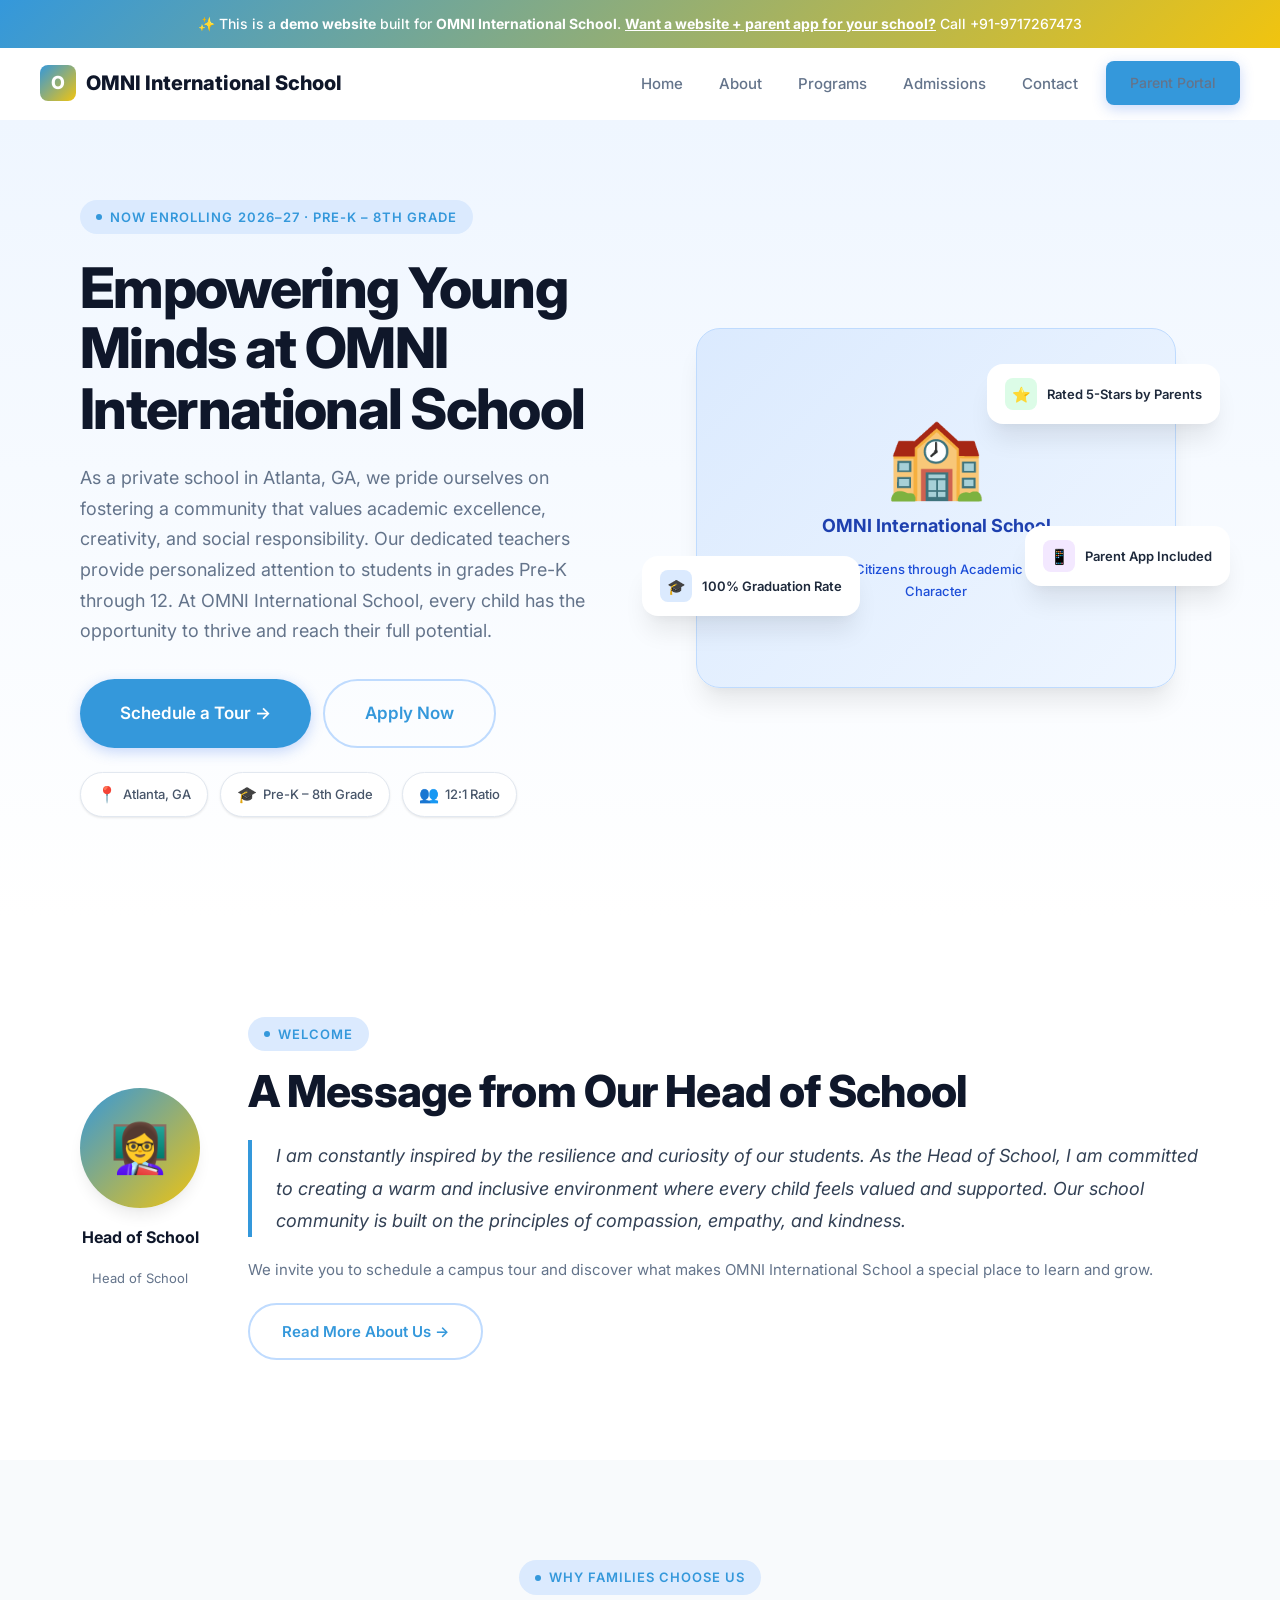
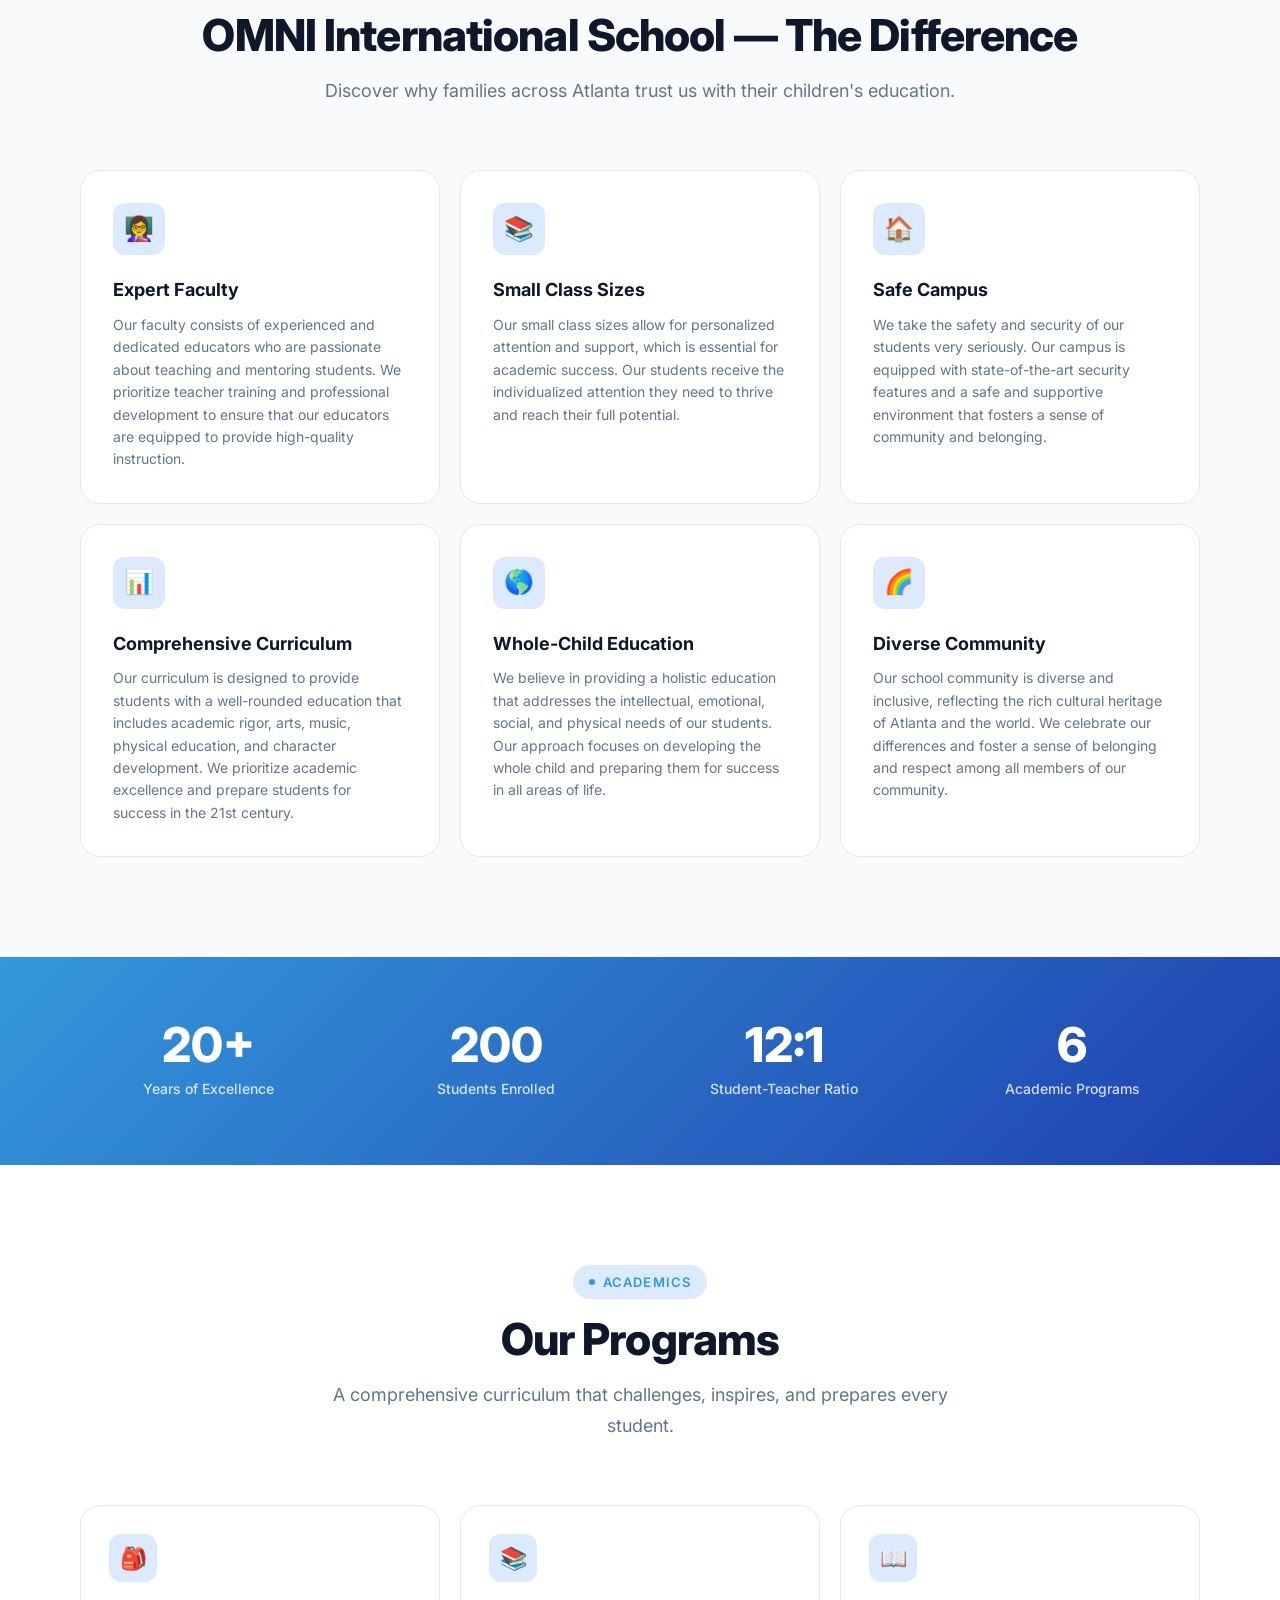
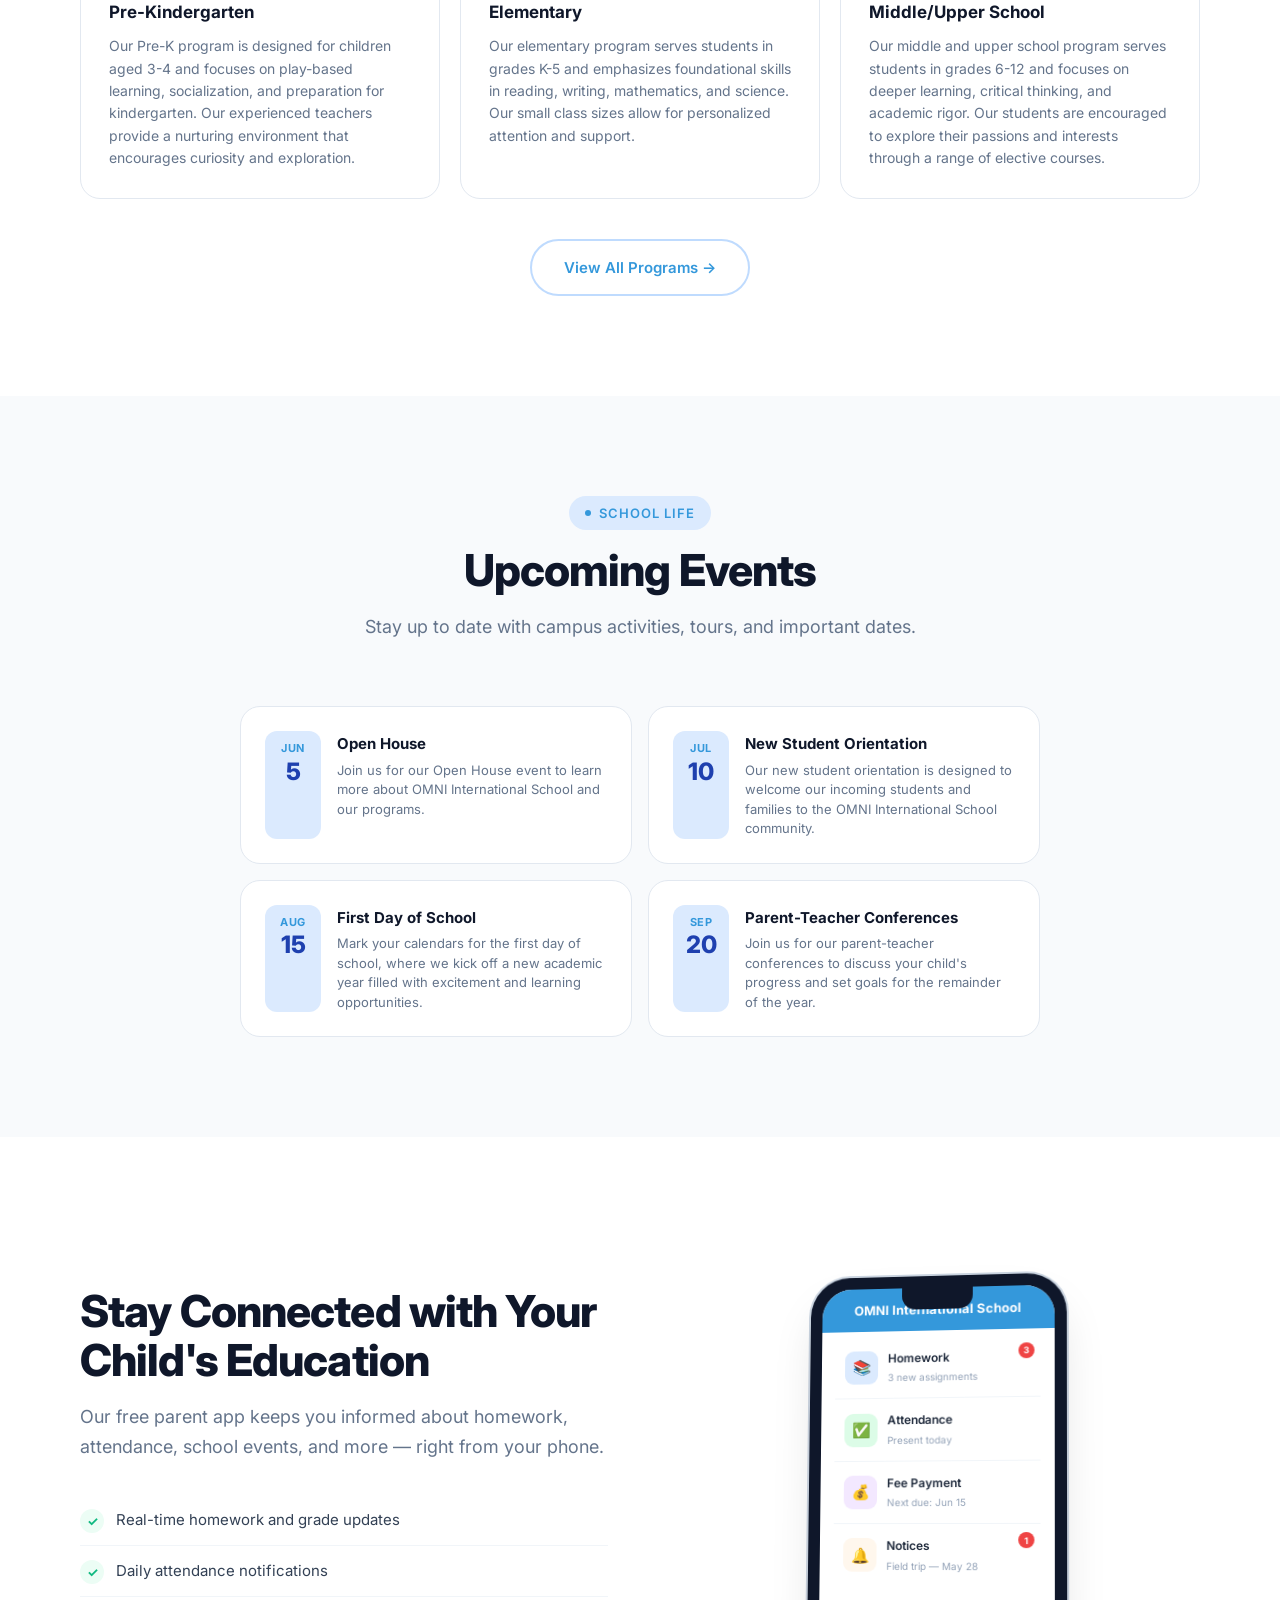
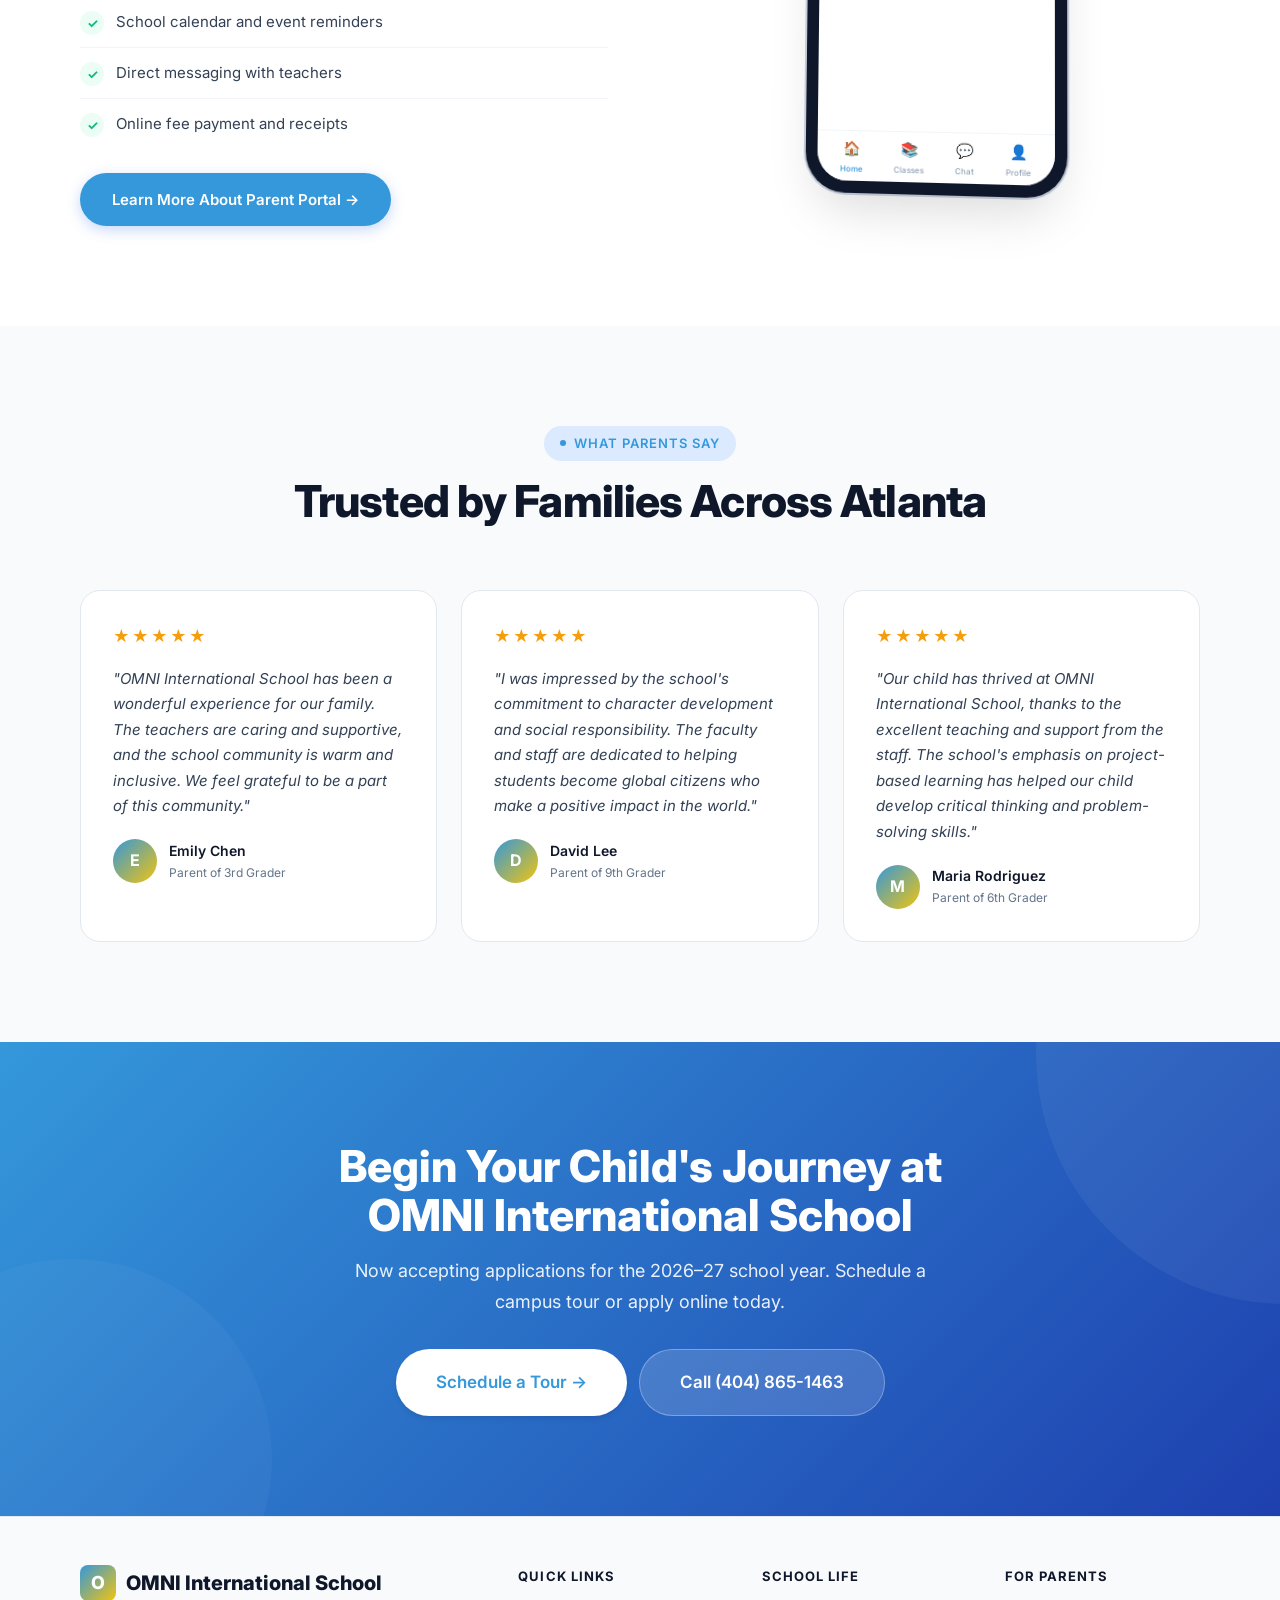
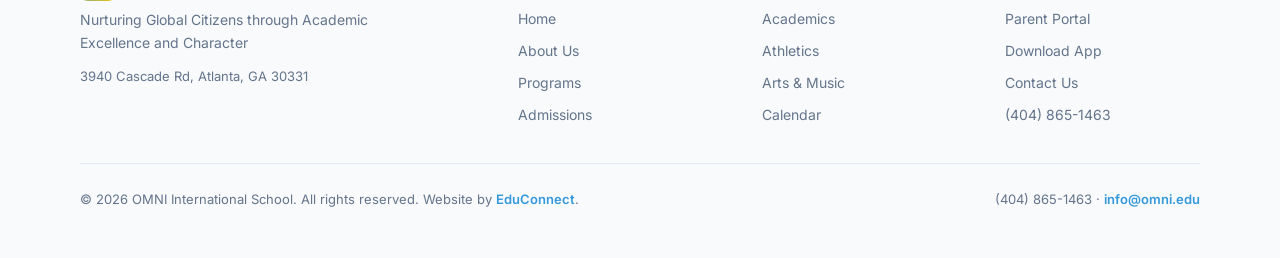
==== commit 62eaf303: "Initial demo site for OMNI International School" ====
--- a/index.html
+++ b/index.html
@@ -25,8 +25,8 @@
 <section class="hero"><div class="container"><div class="hero-inner">
   <div class="hero-content">
     <div class="badge animate-on-scroll mb-6">Now Enrolling 2026–27 · Pre-K – 8th Grade</div>
-    <h1 class="heading-xl animate-on-scroll mb-6">Empowering Global Leaders from Atlanta's Heart</h1>
-    <p class="text-lg text-muted animate-on-scroll mb-8">At OMNI International School in Atlanta, we cultivate curious, compassionate, and confident learners through our engaging curriculum, nurturing community, and state-of-the-art facilities. Our school serves students from Pre-Kindergarten to 8th Grade and is dedicated to fostering a love of learning that will stay with our students throughout their lives.</p>
+    <h1 class="heading-xl animate-on-scroll mb-6">Empowering Young Minds at OMNI International School</h1>
+    <p class="text-lg text-muted animate-on-scroll mb-8">As a private school in Atlanta, GA, we pride ourselves on fostering a community that values academic excellence, creativity, and social responsibility. Our dedicated teachers provide personalized attention to students in grades Pre-K through 12. At OMNI International School, every child has the opportunity to thrive and reach their full potential.</p>
     <div class="hero-actions animate-on-scroll">
       <a href="/admissions.html" class="btn btn-primary btn-lg">Schedule a Tour →</a>
       <a href="/admissions.html" class="btn btn-outline btn-lg">Apply Now</a>
@@ -39,7 +39,7 @@
   </div>
   <div class="hero-visual animate-on-scroll">
     <div class="school-illustration"><div class="school-illustration-inner">
-      <div class="school-building">🏫</div><h3>OMNI International School</h3><p>Learn, Grow, Thrive: The OMNI Way</p>
+      <div class="school-building">🏫</div><h3>OMNI International School</h3><p>Nurturing Global Citizens through Academic Excellence and Character</p>
     </div></div>
     <div class="float-card card-1"><div class="fc-icon green">⭐</div>Rated 5-Stars by Parents</div>
     <div class="float-card card-2"><div class="fc-icon blue">🎓</div>100% Graduation Rate</div>
@@ -55,7 +55,7 @@
   <div class="welcome-text animate-on-scroll">
     <div class="badge mb-4">Welcome</div>
     <h2 class="heading-lg mb-6">A Message from Our Head of School</h2>
-    <blockquote>As the Head of School, I am proud to lead a community that values academic excellence, creativity, and the well-being of every child. Our faculty and staff work tirelessly to create a supportive and inclusive environment where our students can thrive and reach their full potential. I invite you to explore our website and discover the OMNI difference for yourself.</blockquote>
+    <blockquote>I am constantly inspired by the resilience and curiosity of our students. As the Head of School, I am committed to creating a warm and inclusive environment where every child feels valued and supported. Our school community is built on the principles of compassion, empathy, and kindness.</blockquote>
     <p>We invite you to schedule a campus tour and discover what makes OMNI International School a special place to learn and grow.</p>
     <a href="/about.html" class="btn btn-outline" style="margin-top:20px">Read More About Us →</a>
   </div>
@@ -69,22 +69,22 @@
   </div>
   <div class="features-grid">
       <div class="feature-card animate-on-scroll stagger-1">
-        <div class="feature-icon">👩‍🏫</div><h3>Expert Faculty</h3><p>Our teachers are experienced, caring professionals who are dedicated to helping each child reach their full potential. They use a variety of teaching approaches to engage our students and help them develop essential skills and knowledge.</p>
+        <div class="feature-icon">👩‍🏫</div><h3>Expert Faculty</h3><p>Our faculty consists of experienced and dedicated educators who are passionate about teaching and mentoring students. We prioritize teacher training and professional development to ensure that our educators are equipped to provide high-quality instruction.</p>
       </div>
       <div class="feature-card animate-on-scroll stagger-2">
-        <div class="feature-icon">📚</div><h3>Small Class Sizes</h3><p>Our small class sizes allow our teachers to provide personalized attention and support to each child, fostering a love of learning and helping them achieve academic success.</p>
+        <div class="feature-icon">📚</div><h3>Small Class Sizes</h3><p>Our small class sizes allow for personalized attention and support, which is essential for academic success. Our students receive the individualized attention they need to thrive and reach their full potential.</p>
       </div>
       <div class="feature-card animate-on-scroll stagger-3">
-        <div class="feature-icon">🏠</div><h3>Safe Campus</h3><p>Our campus is designed to be safe and secure, with 24/7 surveillance and a secure check-in system. Our staff are trained to respond to emergencies and ensure the well-being of each child.</p>
+        <div class="feature-icon">🏠</div><h3>Safe Campus</h3><p>We take the safety and security of our students very seriously. Our campus is equipped with state-of-the-art security features and a safe and supportive environment that fosters a sense of community and belonging.</p>
       </div>
       <div class="feature-card animate-on-scroll stagger-4">
-        <div class="feature-icon">📚</div><h3>Curriculum</h3><p>Our curriculum is designed to challenge and engage our students, while also providing a solid foundation in essential subjects such as reading, writing, math, and science.</p>
+        <div class="feature-icon">📊</div><h3>Comprehensive Curriculum</h3><p>Our curriculum is designed to provide students with a well-rounded education that includes academic rigor, arts, music, physical education, and character development. We prioritize academic excellence and prepare students for success in the 21st century.</p>
       </div>
       <div class="feature-card animate-on-scroll stagger-5">
-        <div class="feature-icon">🌎</div><h3>Whole-Child Education</h3><p>We believe in educating the whole child, not just academics. Our programs are designed to foster social, emotional, and physical growth, helping each child develop into a confident, capable, and compassionate individual.</p>
+        <div class="feature-icon">🌎</div><h3>Whole-Child Education</h3><p>We believe in providing a holistic education that addresses the intellectual, emotional, social, and physical needs of our students. Our approach focuses on developing the whole child and preparing them for success in all areas of life.</p>
       </div>
       <div class="feature-card animate-on-scroll stagger-6">
-        <div class="feature-icon">🤝</div><h3>Community</h3><p>Our community is like a second family to us. We encourage family involvement and engagement, providing opportunities for parents to participate in school events and volunteer in the classroom.</p>
+        <div class="feature-icon">🌈</div><h3>Diverse Community</h3><p>Our school community is diverse and inclusive, reflecting the rich cultural heritage of Atlanta and the world. We celebrate our differences and foster a sense of belonging and respect among all members of our community.</p>
       </div></div>
 </div></section>
 
@@ -103,13 +103,13 @@
   </div>
   <div class="programs-grid">
       <div class="program-card animate-on-scroll stagger-1">
-        <div class="program-icon">🎒</div><h3>Pre-Kindergarten</h3><p>Our Pre-Kindergarten program is designed to introduce young children to the joys of learning, while also fostering social and emotional growth. Our experienced teachers use play-based learning approaches to engage our students and help them develop essential skills such as literacy, numeracy, and communication.</p>
+        <div class="program-icon">🎒</div><h3>Pre-Kindergarten</h3><p>Our Pre-K program is designed for children aged 3-4 and focuses on play-based learning, socialization, and preparation for kindergarten. Our experienced teachers provide a nurturing environment that encourages curiosity and exploration.</p>
       </div>
       <div class="program-card animate-on-scroll stagger-2">
-        <div class="program-icon">📚</div><h3>Elementary</h3><p>Our Elementary program is designed to build on the foundation established in Pre-Kindergarten, while also introducing students to new concepts and skills. Our teachers use a variety of teaching approaches to engage our students and help them grasp complex concepts.</p>
+        <div class="program-icon">📚</div><h3>Elementary</h3><p>Our elementary program serves students in grades K-5 and emphasizes foundational skills in reading, writing, mathematics, and science. Our small class sizes allow for personalized attention and support.</p>
       </div>
       <div class="program-card animate-on-scroll stagger-3">
-        <div class="program-icon">📚</div><h3>Middle/Upper</h3><p>Our Middle and Upper School programs are designed to challenge our students and help them develop essential skills and knowledge. Our teachers use a variety of teaching approaches to engage our students and help them grasp complex concepts, while also providing guidance and support to help them succeed.</p>
+        <div class="program-icon">📖</div><h3>Middle/Upper School</h3><p>Our middle and upper school program serves students in grades 6-12 and focuses on deeper learning, critical thinking, and academic rigor. Our students are encouraged to explore their passions and interests through a range of elective courses.</p>
       </div></div>
   <div class="text-center animate-on-scroll" style="margin-top:40px"><a href="/programs.html" class="btn btn-outline">View All Programs →</a></div>
 </div></section>
@@ -122,16 +122,16 @@
   </div>
   <div class="events-grid"><div class="event-card animate-on-scroll stagger-1">
         <div class="event-date"><div class="month">Jun</div><div class="day">5</div></div>
-        <div class="event-info"><h4>Open House</h4><p>Join us for an Open House to learn more about OMNI International School and meet our faculty and staff.</p></div>
+        <div class="event-info"><h4>Open House</h4><p>Join us for our Open House event to learn more about OMNI International School and our programs.</p></div>
       </div><div class="event-card animate-on-scroll stagger-2">
-        <div class="event-date"><div class="month">Aug</div><div class="day">10</div></div>
-        <div class="event-info"><h4>New Student Orientation</h4><p>Welcome to OMNI International School! Join us for a New Student Orientation to meet our faculty and staff and learn more about our school community.</p></div>
+        <div class="event-date"><div class="month">Jul</div><div class="day">10</div></div>
+        <div class="event-info"><h4>New Student Orientation</h4><p>Our new student orientation is designed to welcome our incoming students and families to the OMNI International School community.</p></div>
       </div><div class="event-card animate-on-scroll stagger-3">
-        <div class="event-date"><div class="month">Aug</div><div class="day">14</div></div>
-        <div class="event-info"><h4>First Day of School</h4><p>The new school year begins on August 14th. Join us for a fun-filled day of learning and discovery!</p></div>
+        <div class="event-date"><div class="month">Aug</div><div class="day">15</div></div>
+        <div class="event-info"><h4>First Day of School</h4><p>Mark your calendars for the first day of school, where we kick off a new academic year filled with excitement and learning opportunities.</p></div>
       </div><div class="event-card animate-on-scroll stagger-4">
-        <div class="event-date"><div class="month">Oct</div><div class="day">12</div></div>
-        <div class="event-info"><h4>Fall Festival</h4><p>Join us for a fun-filled day of games, food, and activities at our Fall Festival.</p></div>
+        <div class="event-date"><div class="month">Sep</div><div class="day">20</div></div>
+        <div class="event-info"><h4>Parent-Teacher Conferences</h4><p>Join us for our parent-teacher conferences to discuss your child's progress and set goals for the remainder of the year.</p></div>
       </div></div>
 </div></section>
 
@@ -176,21 +176,21 @@
   <div class="testimonials-grid">
       <div class="testimonial-card animate-on-scroll stagger-1">
         <div class="stars"><span class="star">★</span><span class="star">★</span><span class="star">★</span><span class="star">★</span><span class="star">★</span></div>
-        <p class="testimonial-text">"I am so grateful to have found OMNI International School. The teachers are caring and supportive, and the community is like a second family to us. Our child has thrived in this environment and is eager to learn every day."</p>
-        <div class="testimonial-author"><div class="author-avatar">S</div>
-        <div class="author-info"><div class="author-name">Sarah Johnson</div><div class="author-role">Parent of 3rd Grader</div></div></div>
+        <p class="testimonial-text">"OMNI International School has been a wonderful experience for our family. The teachers are caring and supportive, and the school community is warm and inclusive. We feel grateful to be a part of this community."</p>
+        <div class="testimonial-author"><div class="author-avatar">E</div>
+        <div class="author-info"><div class="author-name">Emily Chen</div><div class="author-role">Parent of 3rd Grader</div></div></div>
       </div>
       <div class="testimonial-card animate-on-scroll stagger-2">
         <div class="stars"><span class="star">★</span><span class="star">★</span><span class="star">★</span><span class="star">★</span><span class="star">★</span></div>
-        <p class="testimonial-text">"We were blown away by the level of care and attention that the teachers at OMNI provide to each child. The small class sizes and personalized approach have made all the difference for our child's education."</p>
-        <div class="testimonial-author"><div class="author-avatar">J</div>
-        <div class="author-info"><div class="author-name">John and Emily Smith</div><div class="author-role">Parents of Kindergarten Student</div></div></div>
+        <p class="testimonial-text">"I was impressed by the school's commitment to character development and social responsibility. The faculty and staff are dedicated to helping students become global citizens who make a positive impact in the world."</p>
+        <div class="testimonial-author"><div class="author-avatar">D</div>
+        <div class="author-info"><div class="author-name">David Lee</div><div class="author-role">Parent of 9th Grader</div></div></div>
       </div>
       <div class="testimonial-card animate-on-scroll stagger-3">
         <div class="stars"><span class="star">★</span><span class="star">★</span><span class="star">★</span><span class="star">★</span><span class="star">★</span></div>
-        <p class="testimonial-text">"OMNI International School has been a game-changer for our family. The school's commitment to character development and community engagement has helped our child develop essential life skills and values that will stay with them forever."</p>
+        <p class="testimonial-text">"Our child has thrived at OMNI International School, thanks to the excellent teaching and support from the staff. The school's emphasis on project-based learning has helped our child develop critical thinking and problem-solving skills."</p>
         <div class="testimonial-author"><div class="author-avatar">M</div>
-        <div class="author-info"><div class="author-name">Mike and Rachel Davis</div><div class="author-role">Parents of 6th Grader</div></div></div>
+        <div class="author-info"><div class="author-name">Maria Rodriguez</div><div class="author-role">Parent of 6th Grader</div></div></div>
       </div></div>
 </div></section>
 
@@ -207,7 +207,7 @@
     <div class="footer-grid">
       <div class="footer-brand">
         <div class="logo" style="margin-bottom:8px"><span class="logo-icon">O</span>OMNI International School</div>
-        <p>Learn, Grow, Thrive: The OMNI Way</p>
+        <p>Nurturing Global Citizens through Academic Excellence and Character</p>
         <p style="margin-top:12px;font-size:13px">3940 Cascade Rd, Atlanta, GA 30331</p>
       </div>
       <div class="footer-col"><h4>Quick Links</h4><a href="/">Home</a><a href="/about.html">About Us</a><a href="/programs.html">Programs</a><a href="/admissions.html">Admissions</a></div>
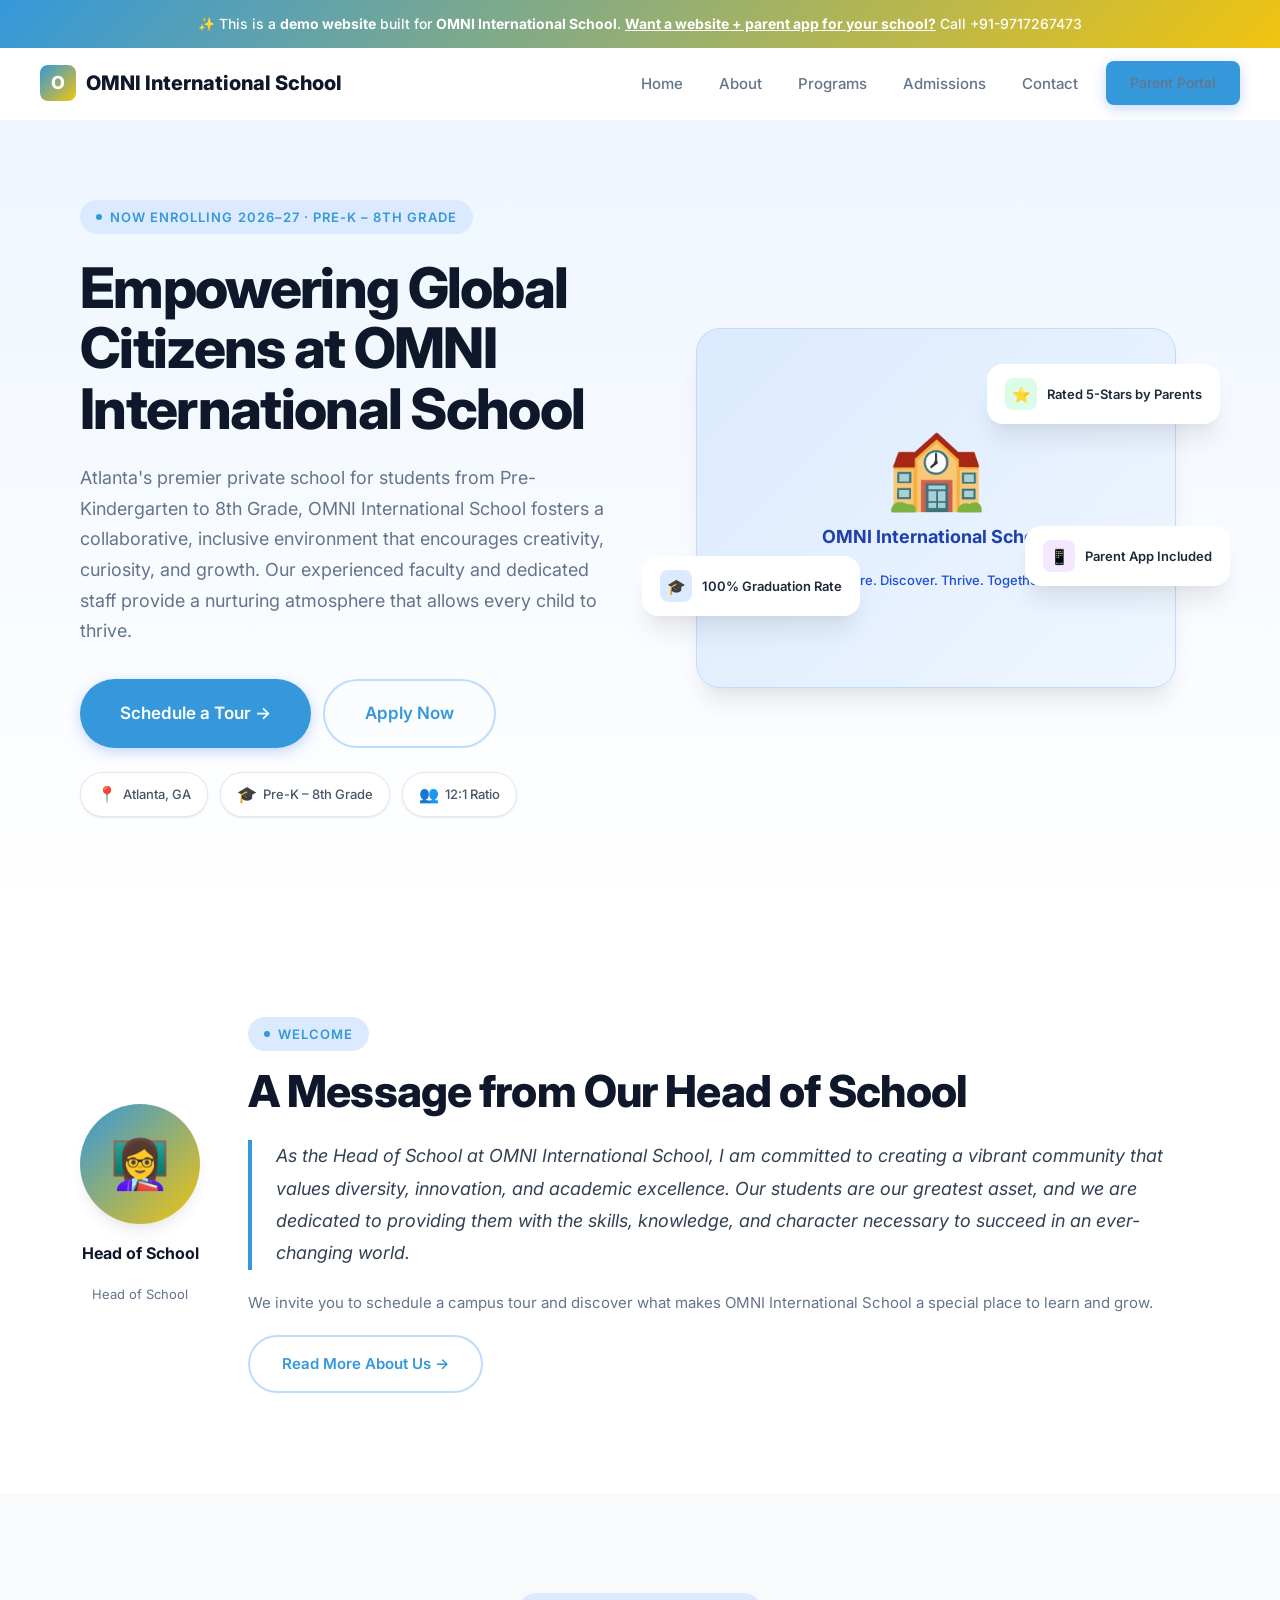
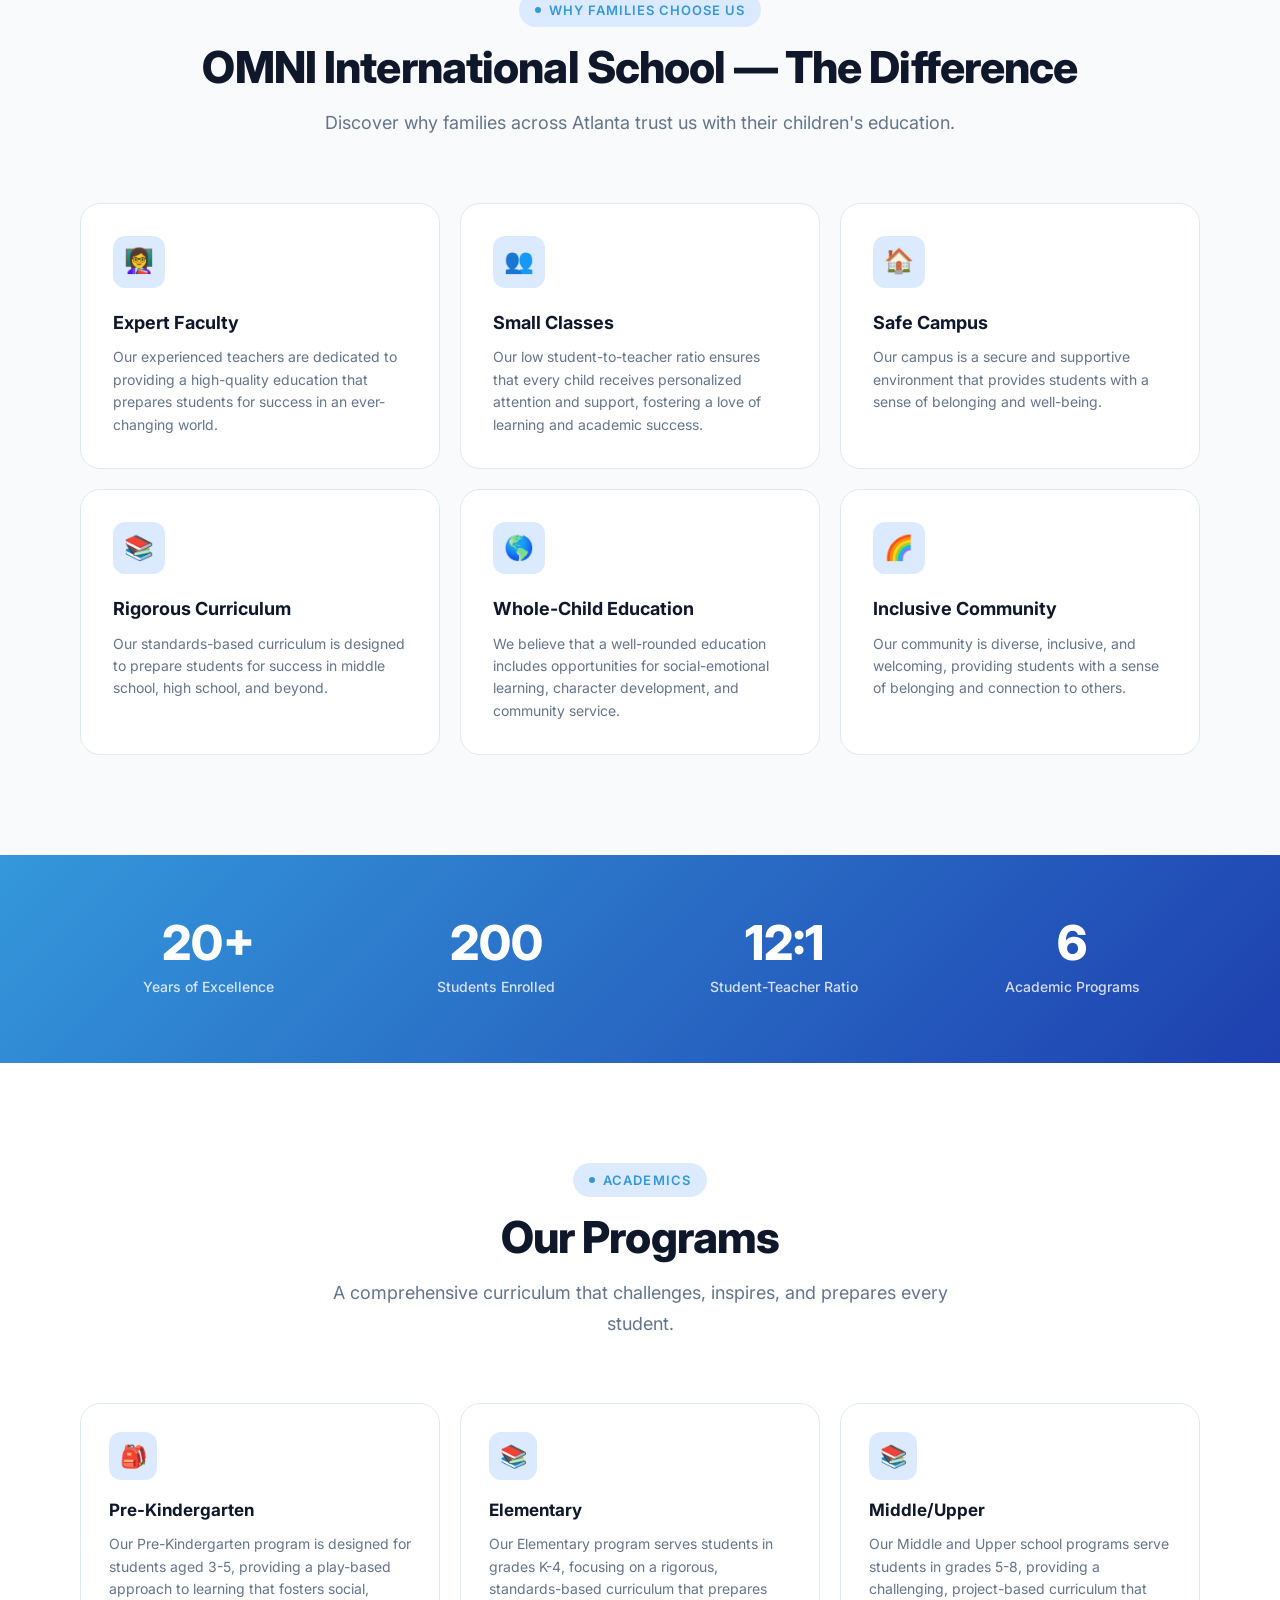
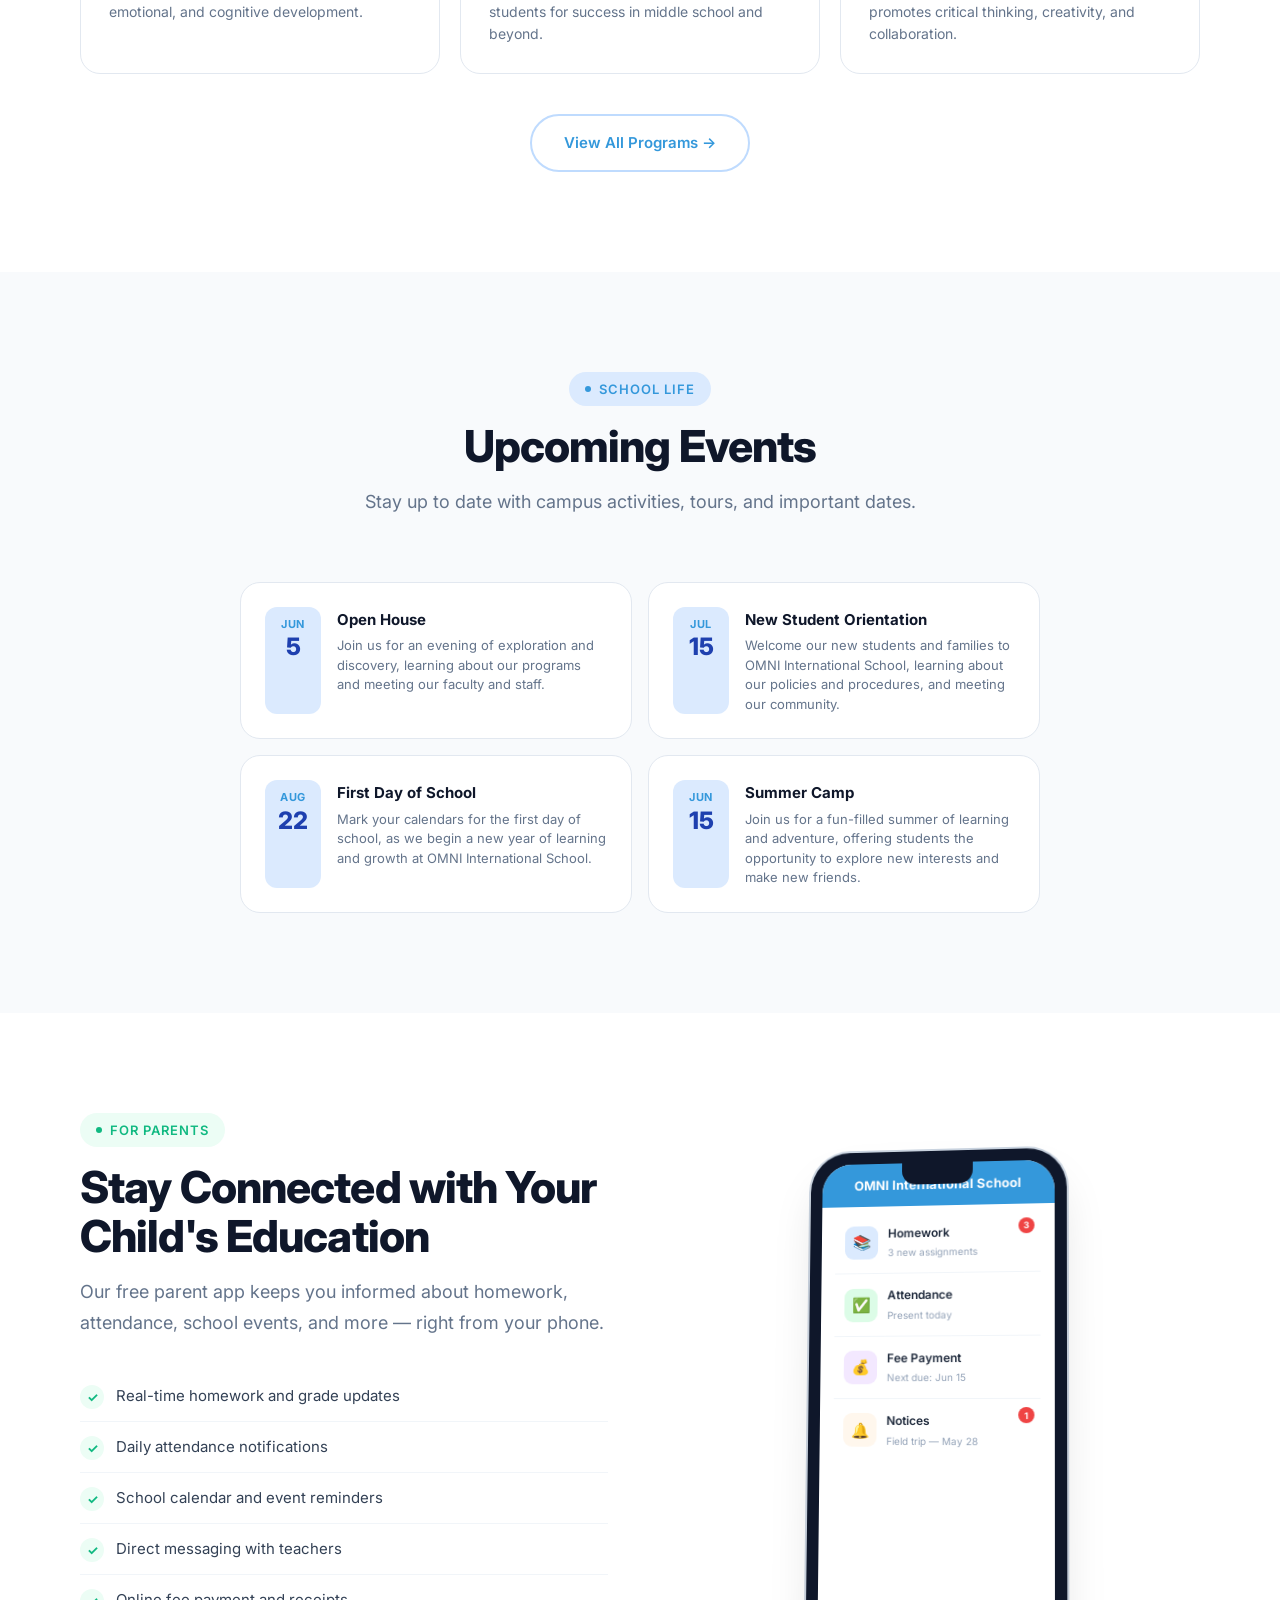
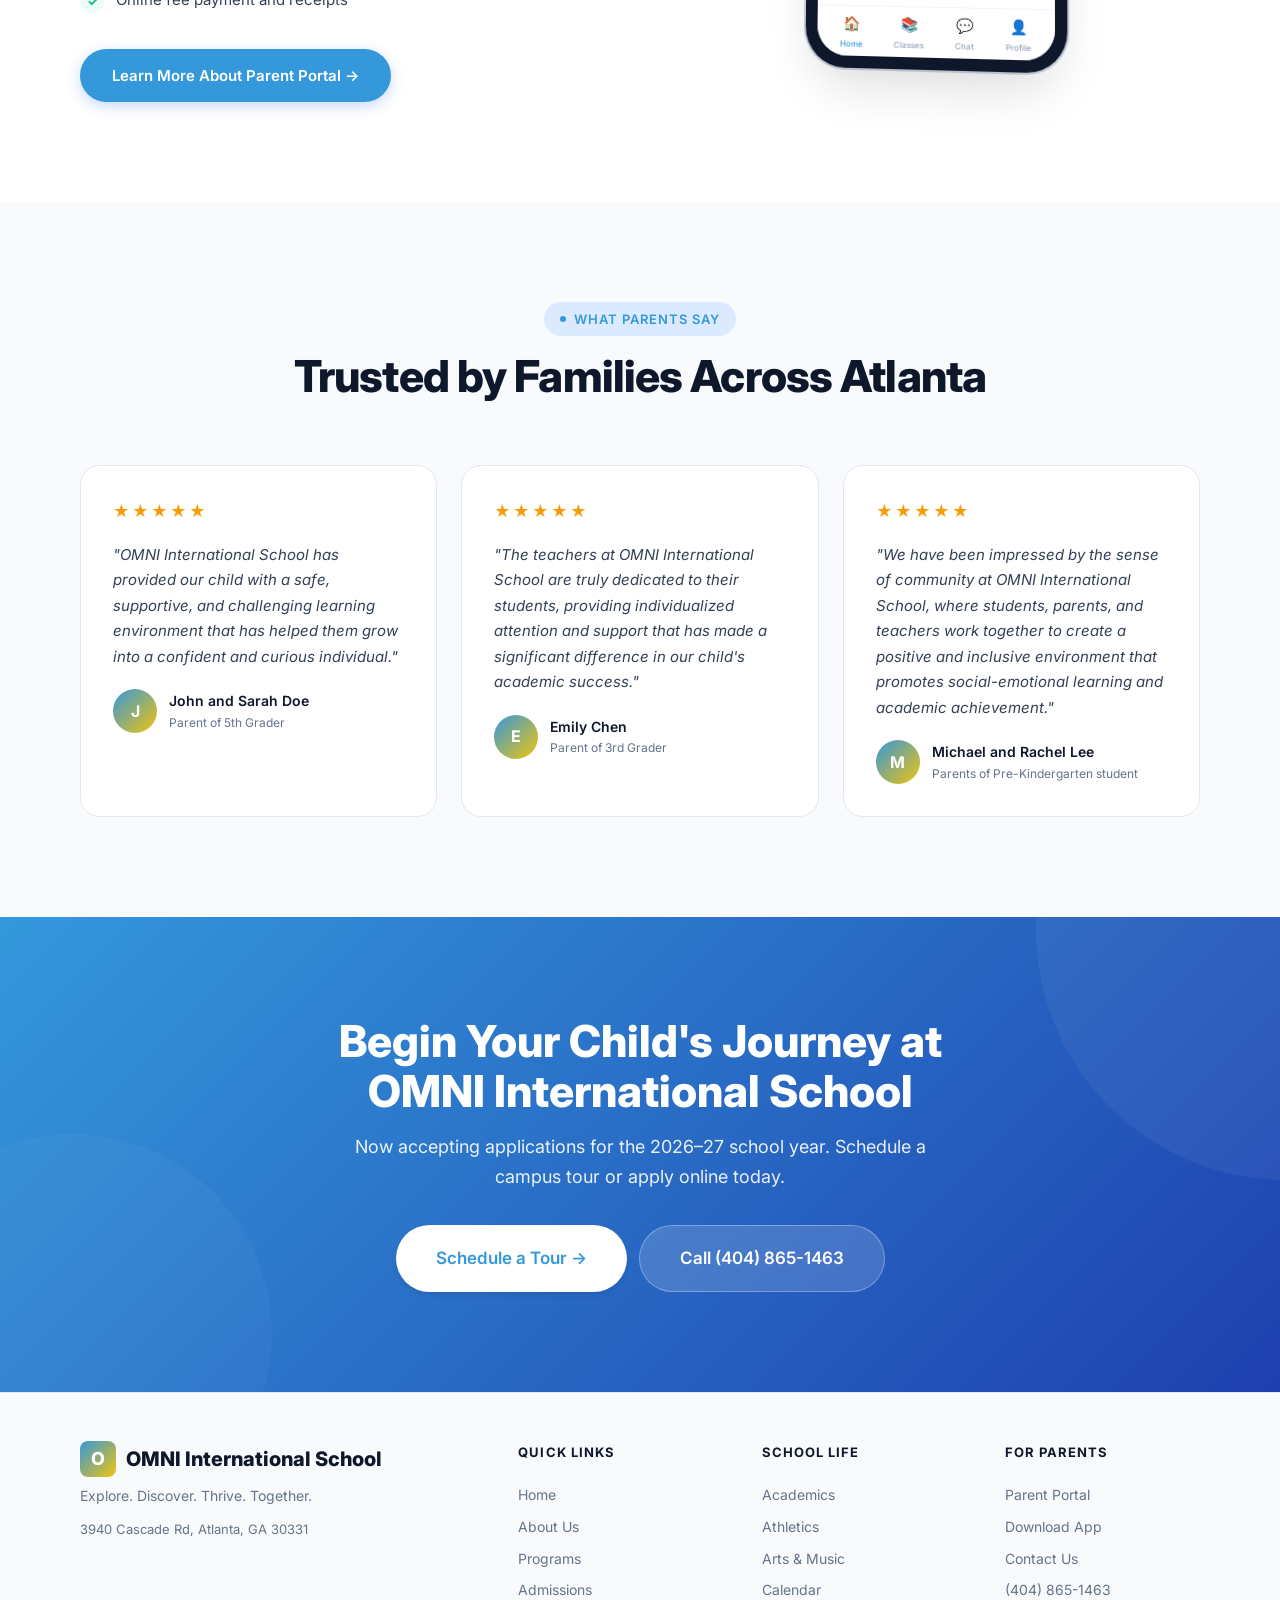
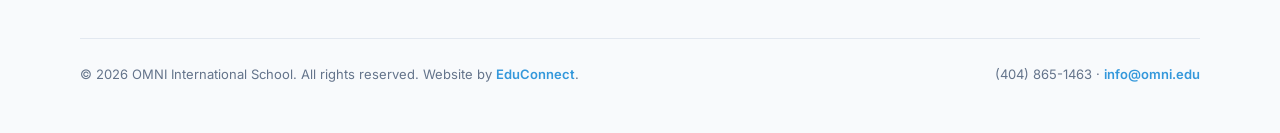
==== commit 85275366: "Initial demo site for OMNI International School" ====
--- a/index.html
+++ b/index.html
@@ -25,8 +25,8 @@
 <section class="hero"><div class="container"><div class="hero-inner">
   <div class="hero-content">
     <div class="badge animate-on-scroll mb-6">Now Enrolling 2026–27 · Pre-K – 8th Grade</div>
-    <h1 class="heading-xl animate-on-scroll mb-6">Empowering Young Minds at OMNI International School</h1>
-    <p class="text-lg text-muted animate-on-scroll mb-8">As a private school in Atlanta, GA, we pride ourselves on fostering a community that values academic excellence, creativity, and social responsibility. Our dedicated teachers provide personalized attention to students in grades Pre-K through 12. At OMNI International School, every child has the opportunity to thrive and reach their full potential.</p>
+    <h1 class="heading-xl animate-on-scroll mb-6">Empowering Global Citizens at OMNI International School</h1>
+    <p class="text-lg text-muted animate-on-scroll mb-8">Atlanta's premier private school for students from Pre-Kindergarten to 8th Grade, OMNI International School fosters a collaborative, inclusive environment that encourages creativity, curiosity, and growth. Our experienced faculty and dedicated staff provide a nurturing atmosphere that allows every child to thrive.</p>
     <div class="hero-actions animate-on-scroll">
       <a href="/admissions.html" class="btn btn-primary btn-lg">Schedule a Tour →</a>
       <a href="/admissions.html" class="btn btn-outline btn-lg">Apply Now</a>
@@ -39,7 +39,7 @@
   </div>
   <div class="hero-visual animate-on-scroll">
     <div class="school-illustration"><div class="school-illustration-inner">
-      <div class="school-building">🏫</div><h3>OMNI International School</h3><p>Nurturing Global Citizens through Academic Excellence and Character</p>
+      <div class="school-building">🏫</div><h3>OMNI International School</h3><p>Explore. Discover. Thrive. Together.</p>
     </div></div>
     <div class="float-card card-1"><div class="fc-icon green">⭐</div>Rated 5-Stars by Parents</div>
     <div class="float-card card-2"><div class="fc-icon blue">🎓</div>100% Graduation Rate</div>
@@ -55,7 +55,7 @@
   <div class="welcome-text animate-on-scroll">
     <div class="badge mb-4">Welcome</div>
     <h2 class="heading-lg mb-6">A Message from Our Head of School</h2>
-    <blockquote>I am constantly inspired by the resilience and curiosity of our students. As the Head of School, I am committed to creating a warm and inclusive environment where every child feels valued and supported. Our school community is built on the principles of compassion, empathy, and kindness.</blockquote>
+    <blockquote>As the Head of School at OMNI International School, I am committed to creating a vibrant community that values diversity, innovation, and academic excellence. Our students are our greatest asset, and we are dedicated to providing them with the skills, knowledge, and character necessary to succeed in an ever-changing world.</blockquote>
     <p>We invite you to schedule a campus tour and discover what makes OMNI International School a special place to learn and grow.</p>
     <a href="/about.html" class="btn btn-outline" style="margin-top:20px">Read More About Us →</a>
   </div>
@@ -69,22 +69,22 @@
   </div>
   <div class="features-grid">
       <div class="feature-card animate-on-scroll stagger-1">
-        <div class="feature-icon">👩‍🏫</div><h3>Expert Faculty</h3><p>Our faculty consists of experienced and dedicated educators who are passionate about teaching and mentoring students. We prioritize teacher training and professional development to ensure that our educators are equipped to provide high-quality instruction.</p>
+        <div class="feature-icon">👩‍🏫</div><h3>Expert Faculty</h3><p>Our experienced teachers are dedicated to providing a high-quality education that prepares students for success in an ever-changing world.</p>
       </div>
       <div class="feature-card animate-on-scroll stagger-2">
-        <div class="feature-icon">📚</div><h3>Small Class Sizes</h3><p>Our small class sizes allow for personalized attention and support, which is essential for academic success. Our students receive the individualized attention they need to thrive and reach their full potential.</p>
+        <div class="feature-icon">👥</div><h3>Small Classes</h3><p>Our low student-to-teacher ratio ensures that every child receives personalized attention and support, fostering a love of learning and academic success.</p>
       </div>
       <div class="feature-card animate-on-scroll stagger-3">
-        <div class="feature-icon">🏠</div><h3>Safe Campus</h3><p>We take the safety and security of our students very seriously. Our campus is equipped with state-of-the-art security features and a safe and supportive environment that fosters a sense of community and belonging.</p>
+        <div class="feature-icon">🏠</div><h3>Safe Campus</h3><p>Our campus is a secure and supportive environment that provides students with a sense of belonging and well-being.</p>
       </div>
       <div class="feature-card animate-on-scroll stagger-4">
-        <div class="feature-icon">📊</div><h3>Comprehensive Curriculum</h3><p>Our curriculum is designed to provide students with a well-rounded education that includes academic rigor, arts, music, physical education, and character development. We prioritize academic excellence and prepare students for success in the 21st century.</p>
+        <div class="feature-icon">📚</div><h3>Rigorous Curriculum</h3><p>Our standards-based curriculum is designed to prepare students for success in middle school, high school, and beyond.</p>
       </div>
       <div class="feature-card animate-on-scroll stagger-5">
-        <div class="feature-icon">🌎</div><h3>Whole-Child Education</h3><p>We believe in providing a holistic education that addresses the intellectual, emotional, social, and physical needs of our students. Our approach focuses on developing the whole child and preparing them for success in all areas of life.</p>
+        <div class="feature-icon">🌎</div><h3>Whole-Child Education</h3><p>We believe that a well-rounded education includes opportunities for social-emotional learning, character development, and community service.</p>
       </div>
       <div class="feature-card animate-on-scroll stagger-6">
-        <div class="feature-icon">🌈</div><h3>Diverse Community</h3><p>Our school community is diverse and inclusive, reflecting the rich cultural heritage of Atlanta and the world. We celebrate our differences and foster a sense of belonging and respect among all members of our community.</p>
+        <div class="feature-icon">🌈</div><h3>Inclusive Community</h3><p>Our community is diverse, inclusive, and welcoming, providing students with a sense of belonging and connection to others.</p>
       </div></div>
 </div></section>
 
@@ -103,13 +103,13 @@
   </div>
   <div class="programs-grid">
       <div class="program-card animate-on-scroll stagger-1">
-        <div class="program-icon">🎒</div><h3>Pre-Kindergarten</h3><p>Our Pre-K program is designed for children aged 3-4 and focuses on play-based learning, socialization, and preparation for kindergarten. Our experienced teachers provide a nurturing environment that encourages curiosity and exploration.</p>
+        <div class="program-icon">🎒</div><h3>Pre-Kindergarten</h3><p>Our Pre-Kindergarten program is designed for students aged 3-5, providing a play-based approach to learning that fosters social, emotional, and cognitive development.</p>
       </div>
       <div class="program-card animate-on-scroll stagger-2">
-        <div class="program-icon">📚</div><h3>Elementary</h3><p>Our elementary program serves students in grades K-5 and emphasizes foundational skills in reading, writing, mathematics, and science. Our small class sizes allow for personalized attention and support.</p>
+        <div class="program-icon">📚</div><h3>Elementary</h3><p>Our Elementary program serves students in grades K-4, focusing on a rigorous, standards-based curriculum that prepares students for success in middle school and beyond.</p>
       </div>
       <div class="program-card animate-on-scroll stagger-3">
-        <div class="program-icon">📖</div><h3>Middle/Upper School</h3><p>Our middle and upper school program serves students in grades 6-12 and focuses on deeper learning, critical thinking, and academic rigor. Our students are encouraged to explore their passions and interests through a range of elective courses.</p>
+        <div class="program-icon">📚</div><h3>Middle/Upper</h3><p>Our Middle and Upper school programs serve students in grades 5-8, providing a challenging, project-based curriculum that promotes critical thinking, creativity, and collaboration.</p>
       </div></div>
   <div class="text-center animate-on-scroll" style="margin-top:40px"><a href="/programs.html" class="btn btn-outline">View All Programs →</a></div>
 </div></section>
@@ -122,16 +122,16 @@
   </div>
   <div class="events-grid"><div class="event-card animate-on-scroll stagger-1">
         <div class="event-date"><div class="month">Jun</div><div class="day">5</div></div>
-        <div class="event-info"><h4>Open House</h4><p>Join us for our Open House event to learn more about OMNI International School and our programs.</p></div>
+        <div class="event-info"><h4>Open House</h4><p>Join us for an evening of exploration and discovery, learning about our programs and meeting our faculty and staff.</p></div>
       </div><div class="event-card animate-on-scroll stagger-2">
-        <div class="event-date"><div class="month">Jul</div><div class="day">10</div></div>
-        <div class="event-info"><h4>New Student Orientation</h4><p>Our new student orientation is designed to welcome our incoming students and families to the OMNI International School community.</p></div>
+        <div class="event-date"><div class="month">Jul</div><div class="day">15</div></div>
+        <div class="event-info"><h4>New Student Orientation</h4><p>Welcome our new students and families to OMNI International School, learning about our policies and procedures, and meeting our community.</p></div>
       </div><div class="event-card animate-on-scroll stagger-3">
-        <div class="event-date"><div class="month">Aug</div><div class="day">15</div></div>
-        <div class="event-info"><h4>First Day of School</h4><p>Mark your calendars for the first day of school, where we kick off a new academic year filled with excitement and learning opportunities.</p></div>
+        <div class="event-date"><div class="month">Aug</div><div class="day">22</div></div>
+        <div class="event-info"><h4>First Day of School</h4><p>Mark your calendars for the first day of school, as we begin a new year of learning and growth at OMNI International School.</p></div>
       </div><div class="event-card animate-on-scroll stagger-4">
-        <div class="event-date"><div class="month">Sep</div><div class="day">20</div></div>
-        <div class="event-info"><h4>Parent-Teacher Conferences</h4><p>Join us for our parent-teacher conferences to discuss your child's progress and set goals for the remainder of the year.</p></div>
+        <div class="event-date"><div class="month">Jun</div><div class="day">15</div></div>
+        <div class="event-info"><h4>Summer Camp</h4><p>Join us for a fun-filled summer of learning and adventure, offering students the opportunity to explore new interests and make new friends.</p></div>
       </div></div>
 </div></section>
 
@@ -176,21 +176,21 @@
   <div class="testimonials-grid">
       <div class="testimonial-card animate-on-scroll stagger-1">
         <div class="stars"><span class="star">★</span><span class="star">★</span><span class="star">★</span><span class="star">★</span><span class="star">★</span></div>
-        <p class="testimonial-text">"OMNI International School has been a wonderful experience for our family. The teachers are caring and supportive, and the school community is warm and inclusive. We feel grateful to be a part of this community."</p>
+        <p class="testimonial-text">"OMNI International School has provided our child with a safe, supportive, and challenging learning environment that has helped them grow into a confident and curious individual."</p>
+        <div class="testimonial-author"><div class="author-avatar">J</div>
+        <div class="author-info"><div class="author-name">John and Sarah Doe</div><div class="author-role">Parent of 5th Grader</div></div></div>
+      </div>
+      <div class="testimonial-card animate-on-scroll stagger-2">
+        <div class="stars"><span class="star">★</span><span class="star">★</span><span class="star">★</span><span class="star">★</span><span class="star">★</span></div>
+        <p class="testimonial-text">"The teachers at OMNI International School are truly dedicated to their students, providing individualized attention and support that has made a significant difference in our child's academic success."</p>
         <div class="testimonial-author"><div class="author-avatar">E</div>
         <div class="author-info"><div class="author-name">Emily Chen</div><div class="author-role">Parent of 3rd Grader</div></div></div>
       </div>
-      <div class="testimonial-card animate-on-scroll stagger-2">
-        <div class="stars"><span class="star">★</span><span class="star">★</span><span class="star">★</span><span class="star">★</span><span class="star">★</span></div>
-        <p class="testimonial-text">"I was impressed by the school's commitment to character development and social responsibility. The faculty and staff are dedicated to helping students become global citizens who make a positive impact in the world."</p>
-        <div class="testimonial-author"><div class="author-avatar">D</div>
-        <div class="author-info"><div class="author-name">David Lee</div><div class="author-role">Parent of 9th Grader</div></div></div>
-      </div>
       <div class="testimonial-card animate-on-scroll stagger-3">
         <div class="stars"><span class="star">★</span><span class="star">★</span><span class="star">★</span><span class="star">★</span><span class="star">★</span></div>
-        <p class="testimonial-text">"Our child has thrived at OMNI International School, thanks to the excellent teaching and support from the staff. The school's emphasis on project-based learning has helped our child develop critical thinking and problem-solving skills."</p>
+        <p class="testimonial-text">"We have been impressed by the sense of community at OMNI International School, where students, parents, and teachers work together to create a positive and inclusive environment that promotes social-emotional learning and academic achievement."</p>
         <div class="testimonial-author"><div class="author-avatar">M</div>
-        <div class="author-info"><div class="author-name">Maria Rodriguez</div><div class="author-role">Parent of 6th Grader</div></div></div>
+        <div class="author-info"><div class="author-name">Michael and Rachel Lee</div><div class="author-role">Parents of Pre-Kindergarten student</div></div></div>
       </div></div>
 </div></section>
 
@@ -207,7 +207,7 @@
     <div class="footer-grid">
       <div class="footer-brand">
         <div class="logo" style="margin-bottom:8px"><span class="logo-icon">O</span>OMNI International School</div>
-        <p>Nurturing Global Citizens through Academic Excellence and Character</p>
+        <p>Explore. Discover. Thrive. Together.</p>
         <p style="margin-top:12px;font-size:13px">3940 Cascade Rd, Atlanta, GA 30331</p>
       </div>
       <div class="footer-col"><h4>Quick Links</h4><a href="/">Home</a><a href="/about.html">About Us</a><a href="/programs.html">Programs</a><a href="/admissions.html">Admissions</a></div>
